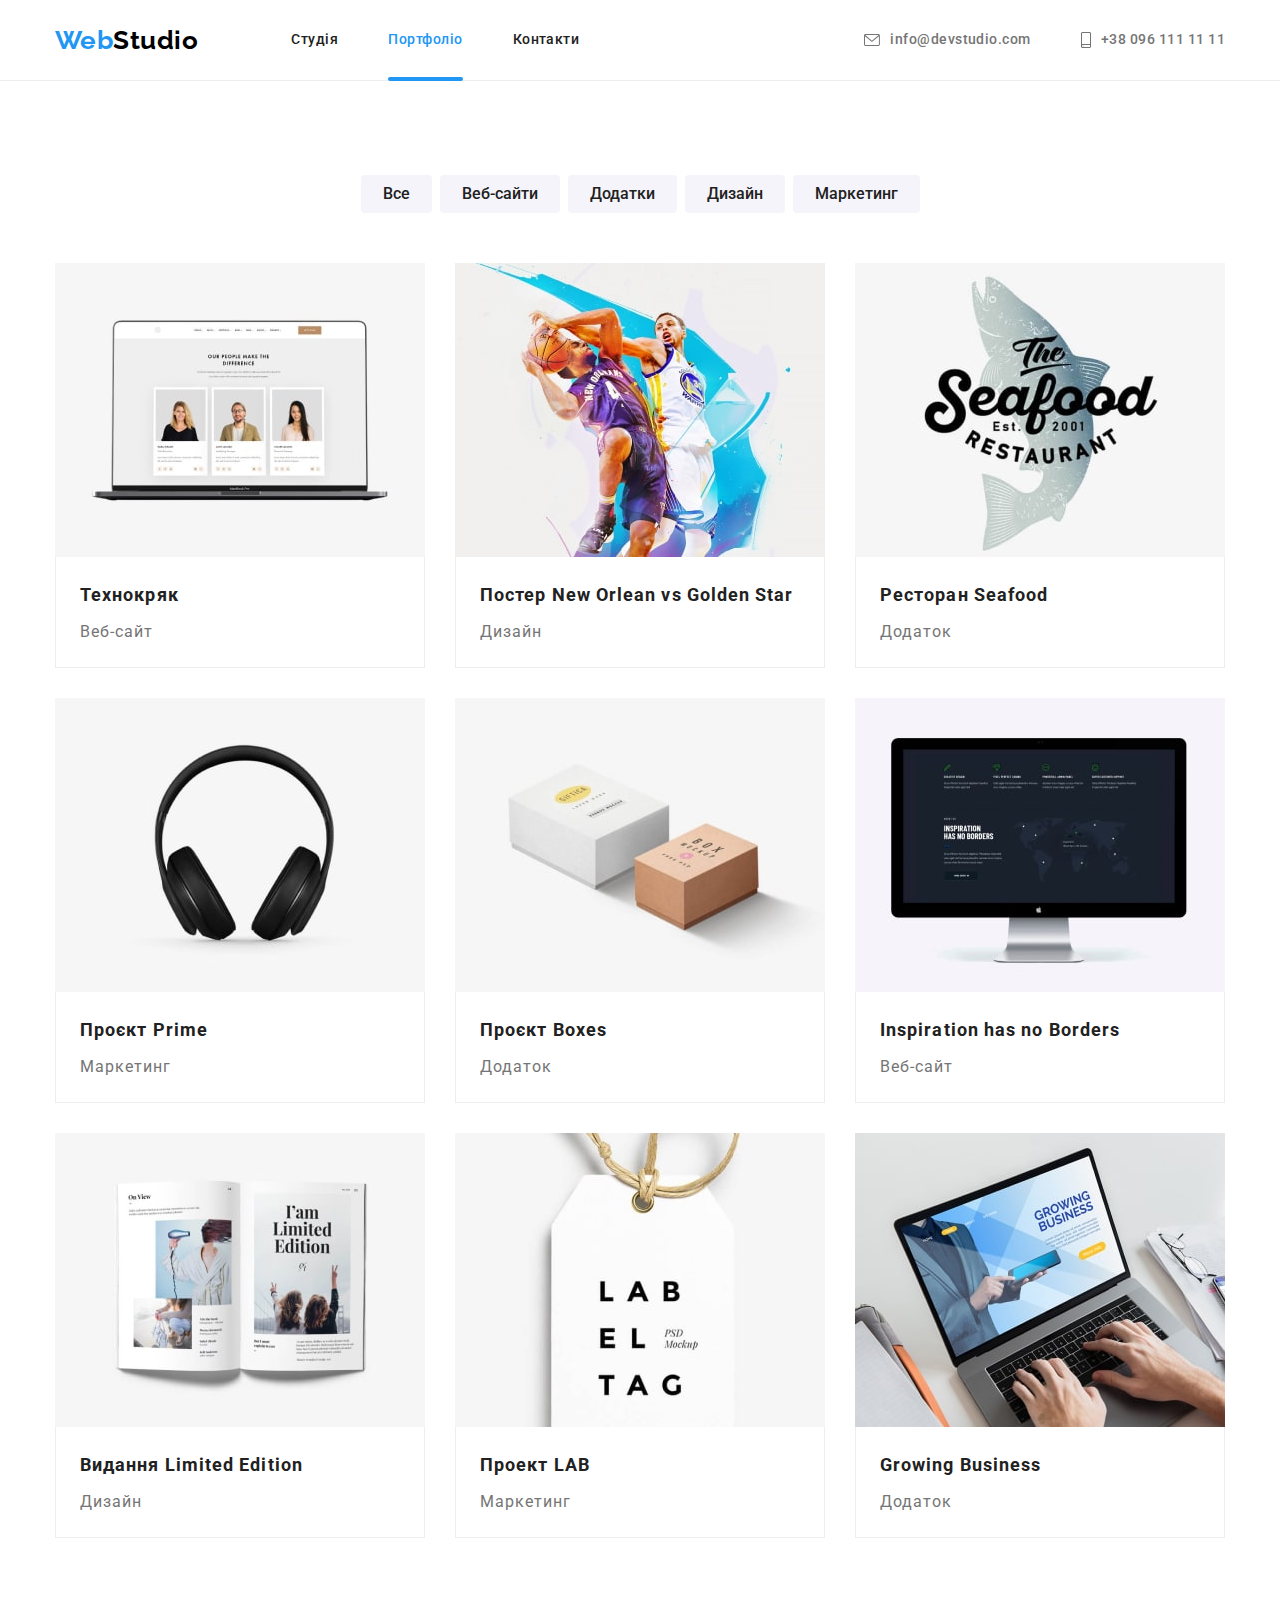
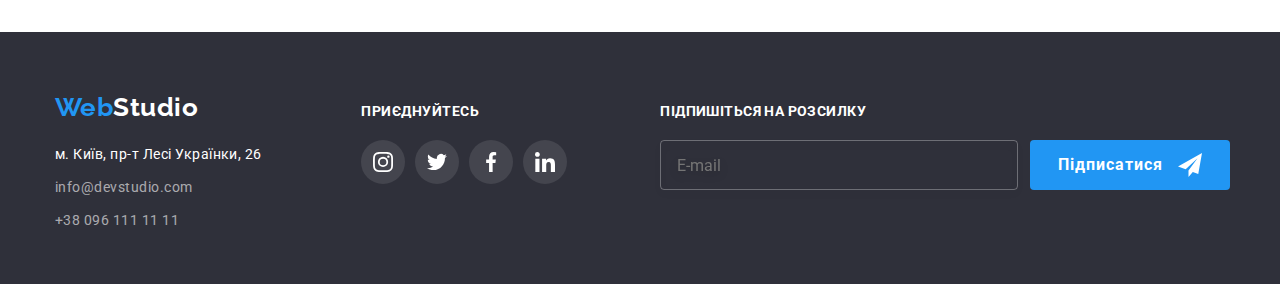
==== portfolio.html @ 12e79cae "rebuild css" ====
<!DOCTYPE html>
<html lang="uk">

<head>
    <meta charset="UTF-8">
    <meta http-equiv="X-UA-Compatible" content="IE=edge">
    <meta name="viewport" content="width=device-width, initial-scale=1.0">
    <title>Портфоліо</title>
    <link rel="stylesheet" href="https://cdnjs.cloudflare.com/ajax/libs/modern-normalize/1.1.0/modern-normalize.min.css">
    <link href="https://fonts.googleapis.com/css2?family=Raleway:wght@700&family=Roboto:wght@400;500;700;900&display=swap"
        rel="stylesheet">
    <link rel="stylesheet" href="./css/styles.css">
    <link rel="stylesheet" href="./css/main.min.css">
</head>

<body>
<header>
    <div class="container header-container">
        <a lang="en" href="./index.html" class="logo">Web<span class="studio">Studio</span></a>
        <nav class="nav-part">
            <ul class="nav-list">
            <li class="list"><a href="./index.html" class="link">Студія</a></li>
            <li class="list"><a href="./portfolio.html" class="link current">Портфоліо</a></li>
            <li class="list"><a href="#" class="link">Контакти</a></li>
        </ul>
    </nav>

    <ul class="auth-part">
        <li class="list">
            <a class="link" href="mailto:info@devstudio.com">
                <svg class="auth-icon" width="16" height="12">
                    <use href="./images/symbol-defs-nav.svg#icon-envelope"></use>
                </svg>
                info@devstudio.com
            </a>
        </li>
    
        <li class="list">
            <a class="link" href="tel:+380961111111">
                <svg class="auth-icon" width="10" height="16">
                    <use href="./images/symbol-defs-nav.svg#icon-smartphone"></use>
                </svg>
                +38 096 111 11 11
            </a>
        </li>
    </ul>
    </div>

</header>

    <main>
        <section class="holder">
            <div class="container">
            <h1 hidden>Gallery</h1>
            <ul class="btn-list">
                <li class="list">
                    <button type="button"  class="button-portfolio ">Все</button>
                </li>
                <li class="list">
                    <button type="button" class="button-portfolio ">Веб-сайти</button>
                </li>
                <li class="list">
                    <button type="button" class="button-portfolio ">Додатки</button>
                </li>
                <li class="list">
                    <button type="button" class="button-portfolio ">Дизайн</button>
                </li>
                <li class="list"><button type="button" class="button-portfolio ">Маркетинг</button>
                </li>
            </ul>
          
            <ul class="box-list">
                <li class="list">
                   <a href="#" class="portfolio-link">
                    <div class="portfolio-hover-effect">
                        <img src="./images/point-1.jpg" alt="web-site" width ="370"  class="img-assortment">
                    <p class="portfolio-text-up">
                        Lorem ipsum dolor, sit amet consectetur adipisicing elit. Voluptatibus, atque in odit aspernatur inventore temporibus, ea, soluta eveniet tenetur eum sed excepturi sapiente. 
                    </p> 
                    </div>
                   
                    <div class="assortment-box">
                    <h2 class="section">Технокряк</h2>
                    <p class="under-section">Веб-сайт</p>
                    </div>
                </a>
                </li>
                <li class="list">
                    <a href="#" class="portfolio-link">
                        <div class="portfolio-hover-effect">
                    <img src="./images/point-2.jpg" alt="design" width ="370" class="img-assortment">
                    <p class="portfolio-text-up">
                        Lorem ipsum dolor, sit amet consectetur adipisicing elit. Voluptatibus, atque in odit aspernatur inventore
                        temporibus, ea, soluta eveniet tenetur eum sed excepturi sapiente.
                    </p>
                    </div>
                    <div class="assortment-box">
                    <h2 class="section"> Постер <span lang="en"> New Orlean vs Golden Star</span></h2>
                    <p class="under-section">Дизайн</p>
                    </div>
                </a>
                </li>
                <li class="list">
                    <a href="#" class="portfolio-link">
                        <div class="portfolio-hover-effect">
                        <img src="./images/point-3.jpg" alt="app" width ="370" class="img-assortment">
                    <p class="portfolio-text-up">
                        Lorem ipsum dolor, sit amet consectetur adipisicing elit. Voluptatibus, atque in odit aspernatur inventore
                        temporibus, ea, soluta eveniet tenetur eum sed excepturi sapiente.
                    </p>
                    </div>
                        <div class="assortment-box">
                    <h2 class="section">Ресторан <span lang="en"> Seafood</span></h2>
                    <p class="under-section">Додаток</p>
                    </div>
                </a>
                </li>
                <li class="list">
                   <a href="#" class="portfolio-link">
                    <div class="portfolio-hover-effect">
                    <img src="./images/point-4.jpg" alt="marketing" width ="370" class="img-assortment">
                <p class="portfolio-text-up">
                    Lorem ipsum dolor, sit amet consectetur adipisicing elit. Voluptatibus, atque in odit aspernatur inventore
                    temporibus, ea, soluta eveniet tenetur eum sed excepturi sapiente.
                </p>
                </div>
                    <div class="assortment-box">
                    <h2 class="section">Проєкт <span lang="en">Prime</span> </h2>
                    <p class="under-section">Маркетинг</p>
                    </div>
                </a>
                </li>
                <li class="list">
                   <a href="#" class="portfolio-link">
                    <div class="portfolio-hover-effect">
                    <img src="./images/point-5.jpg" alt="app-two" width ="370" class="img-assortment">
                <p class="portfolio-text-up">
                    Lorem ipsum dolor, sit amet consectetur adipisicing elit. Voluptatibus, atque in odit aspernatur inventore
                    temporibus, ea, soluta eveniet tenetur eum sed excepturi sapiente.
                </p>
                </div>
                    <div class="assortment-box">
                    <h2 class="section">Проєкт <span lang="en">Boxes</span> </h2>
                    <p class="under-section">Додаток</p>
                    </div>
                </a>
                </li>
                <li class="list">
                   <a href="#" class="portfolio-link">
                    <div class="portfolio-hover-effect">
                    <img src="./images/point-6.jpg" alt="web-two" width ="370" class="img-assortment">
                <p class="portfolio-text-up">
                    Lorem ipsum dolor, sit amet consectetur adipisicing elit. Voluptatibus, atque in odit aspernatur inventore
                    temporibus, ea, soluta eveniet tenetur eum sed excepturi sapiente.
                </p>
                </div>
                    <div class="assortment-box">
                    <h2 class="section" lang="en">Inspiration has no Borders</h2>
                    <p class="under-section">Веб-сайт</p>
                    </div>
                </a>
                </li>
                <li class="list">
                    <a href="#" class="portfolio-link">
                        <div class="portfolio-hover-effect">
                    <img src="./images/point-7.jpg" alt=" design-two" width ="370" class="img-assortment">
                <p class="portfolio-text-up">
                    Lorem ipsum dolor, sit amet consectetur adipisicing elit. Voluptatibus, atque in odit aspernatur inventore
                    temporibus, ea, soluta eveniet tenetur eum sed excepturi sapiente.
                </p>
                </div>
                    <div class="assortment-box">
                    <h2 class="section">Видання <span lang="en">Limited Edition</span> </h2>
                    <p class="under-section">Дизайн</p>
                    </div>
                </a>
                </li>
                <li class="list">
                    <a href="#" class="portfolio-link">
                        <div class="portfolio-hover-effect">
                    <img src="./images/point-8.jpg" alt="marketing-two" width ="370" class="img-assortment"> 
                <p class="portfolio-text-up">
                    Lorem ipsum dolor, sit amet consectetur adipisicing elit. Voluptatibus, atque in odit aspernatur inventore
                    temporibus, ea, soluta eveniet tenetur eum sed excepturi sapiente.
                </p>
                </div>
                    <div class="assortment-box">
                    <h2 class="section">Проект <span lang="en"> LAB</span></h2>
                    <p class="under-section">Маркетинг</p>
                    </div>
                </a>
                </li>
                <li class="list">
                    <a href="#" class="portfolio-link">
                        <div class="portfolio-hover-effect">
                    <img src="./images/point-9.jpg" alt="app-three" width ="370" class="img-assortment">
                <p class="portfolio-text-up">
                    Lorem ipsum dolor, sit amet consectetur adipisicing elit. Voluptatibus, atque in odit aspernatur inventore
                    temporibus, ea, soluta eveniet tenetur eum sed excepturi sapiente.
                </p>
                </div>
                    <div class="assortment-box">
                    <h2 class="section" lang="en">Growing Business</h2>
                    <p class="under-section">Додаток</p>
                    </div>
                </a>
                </li>
            </ul>
            </div>
        </section>
    </main>
   
 <footer>
        <div class="container footer-container">
            <div class="address-container">
         <a lang="en" href="./index.html" class="logo">Web<span class="logo-studio">Studio</span></a>
        <address>
            <ul class="footer-items">
                <li class="list"><a class="link-nav"
                        href="https://www.google.com.ua/maps/place/%D0%B1%D1%83%D0%BB%D1%8C%D0%B2%D0%B0%D1%80+%D0%9B%D0%B5%D1%81%D1%96+%D0%A3%D0%BA%D1%80%D0%B0%D1%97%D0%BD%D0%BA%D0%B8,+26,+%D0%9A%D0%B8%D1%97%D0%B2,+02000/@50.4265841,30.5361971,17z/data=!3m1!4b1!4m5!3m4!1s0x40d4cf0e033ecbe9:0x57a4dffefec77da0!8m2!3d50.4265807!4d30.5383858">м.
                        Київ, пр-т Лесі Українки, 26</a></li>
                <li class="list"><a class="link " href="mailto:info@devstudio.com">info@devstudio.com</a></li>
                <li class="list"><a class="link " href="tel:+380961111111">+38 096 111 11 11</a></li>
            </ul>
        </address>
        </div>

        <div class="footer-soc-container">
            <p class="footer-tittle">приєднуйтесь</p>
            <ul class="footer-soc list">
                <li class="footer-soc-item">
                    <a href="#" class="footer-soc-link link">
                        <svg class="footer-soc-icon" width="20" height="20">
                            <use href="./images/icons.svg#icon-instagram"></use>
                        </svg>
                    </a>
                </li>
                <li class="footer-soc-item">
                    <a href="#" class="footer-soc-link link">
                        <svg class="footer-soc-icon" width="20" height="20">
                            <use href="./images/icons.svg#icon-twitter"></use>
                        </svg>
                    </a>
                </li>
                <li class="footer-soc-item">
                    <a href="#" class="footer-soc-link link">
                        <svg class="footer-soc-icon" width="20" height="20">
                            <use href="./images/icons.svg#icon-facebook"></use>
                        </svg>
                    </a>
                </li>
                <li class="footer-soc-item">
                    <a href="#" class="footer-soc-link link">
                        <svg class="footer-soc-icon" width="20" height="20">
                            <use href="./images/icons.svg#icon-linkedin"></use>
                        </svg>
                    </a>
                </li>
            </ul>
        </div>

        <div class="subscribe">   
         
            <p class="form-tittle">Підпишіться на розсилку</p>
           <form class="online-form">
         
          <div class="footer-form">
           <input 
           type="email" 
           class="form-input" 
           name="name-online" 
           placeholder="E-mail"
           id="name-online">
           <button type="submit" class="btn form-button">Підписатися
               <svg class="subscribe-icon" width="24" height="24">
                   <use href="./images/icons.svg#icon-icon-send-1"></use>
               </svg>
           </button>
           </div>
          </form>
          </div>

        </div>
    
    </footer>
</body>

</html>
---- css/styles.css ----
/* logo */



/* Header */
/*  */



/* hero */

/* section */



/* .team-tittle{


/*________________ ragular-customers___________________________ */



/* footer */


/*_______________________ Modal window _________________________*/

/* _________________________portfolio__________________________________*/
---- css/main.min.css ----
:root{--primary-text-color:#2F303A;--tittle-text-color:#212121;--general-text-color:#757575;--accent-color:#2196F3;--primary-bg-color:#F5F5F5;--secondary-bg-color:#F5F4FA;--white-color:#FFFFFF;--footer-text-color:rgba(255, 255, 255, 0.6);--secondary-button-colar:#188CE8;--logo-dark-color:#000000;--border-color:#EEEEEE;--icon-color: #AFB1B8 }.visually-hidden{position:absolute;white-space:nowrap;width:1px;height:1px;overflow:hidden;border:0;padding:0;clip:rect(0 0 0 0);clip-path:inset(50%);margin:-1px}p,h1,h2,h3,h4,h5,h6{margin:0}ul{margin:0;padding-left:0}body{font-family:Roboto,sans-serif;color:var(--general-text-color);background-color:var(--white-color);letter-spacing:.03em}img{display:block;max-width:100%;height:auto}a{text-decoration:none}.link{text-decoration:none}.list{list-style:none}.btn{background-color:var(--accent-color);border:0;border-color:var(--accent-color);border-radius:4px}.container{width:1200px;padding-right:15px;padding-left:15px;margin:0 auto}.studio{color:var(--logo-dark-color)}.logo{color:var(--accent-color);text-decoration:none;font-family:"Raleway",sans-serif;font-weight:700;font-size:26px;line-height:1.19;margin-right:93px;padding-top:24px;padding-bottom:24px}header{background-color:var(--white-color);border-bottom:1px solid var(--border-color)}.header-container{display:flex;align-items:center}.nav-part .link{color:var(--tittle-text-color);transition:color 250ms cubic-bezier(0.4, 0, 0.2, 1)}.nav-part .link:hover,.nav-part .link:focus{color:var(--accent-color)}.nav-list{display:flex;font-weight:500;font-size:14px;line-height:1.14}.nav-list .list:not(:last-child){margin-right:50px}.nav-list .link,.auth-part .link{display:block;padding-top:32px;padding-bottom:32px}.nav-list .link.current{color:var(--accent-color);position:relative}.link.current::after{display:block;content:"";position:absolute;left:0;bottom:-1px;width:100%;height:4px;background-color:#2196f3;border-radius:2px}.auth-part{display:flex;margin-left:auto;align-items:center}.auth-part .list{margin-left:50px;display:flex;align-items:center}.auth-part .link{color:var(--general-text-color);font-weight:500;font-size:14px;line-height:1.14;display:flex;align-items:center;transition:color 250ms cubic-bezier(0.4, 0, 0.2, 1)}.auth-part .link:hover,.auth-part .link:focus{color:var(--accent-color)}.auth-icon{margin-right:10px;fill:currentColor}.hero{background-color:var(--primary-text-color);text-align:center;padding-top:200px;padding-bottom:200px;margin:auto auto;max-width:1600px;height:600px;background-image:linear-gradient(rgba(47, 48, 58, 0.4), rgba(47, 48, 58, 0.4)),url(../images/hero-bg.jpg);background-repeat:no-repeat;background-size:cover;background-position:50% 50%}.hero .button{padding:10px 32px;width:216px;border:var(--accent-color);border-radius:4px;background-color:var(--accent-color);border:0;border-color:var(--accent-color);font-weight:500;font-size:16px;line-height:1.8;transition:background-color 250ms cubic-bezier(0.4, 0, 0.2, 1)}.hero .button:hover,.hero .button:focus{background-color:var(--secondary-button-colar)}.hero-tittle{color:var(--white-color);font-weight:900;font-size:44px;line-height:1.4;letter-spacing:.06em;text-transform:uppercase;width:730px;padding-bottom:0;margin:0 auto;margin-bottom:30px}.section-tittle{color:var(--tittle-text-color);font-weight:700;font-size:14px;line-height:1.14;text-transform:uppercase}.section-features,.section-special{background:var(--white-color)}.section-features{padding-top:94px;padding-bottom:94px}.features{display:flex}.features .section-tittle{margin-bottom:10px}.features .text{color:var(--general-text-color);font-size:14px;line-height:1.71}.features .list:not(:last-child){margin-right:30px}.icon-bg{width:270px;height:120px;background:#f5f4fa;border-radius:4px;margin-bottom:30px;display:flex;justify-content:center;align-items:center}.features-box{width:270px}.section-tittle-special{color:var(--tittle-text-color);font-weight:700;font-size:36px;line-height:1.17;text-align:center;margin-bottom:50px}.section-special{padding-bottom:94px}.section-special .list{display:flex;gap:30px}.speciality-item{position:relative}.speciality-name{position:absolute;bottom:0;left:0;display:flex;justify-content:center;padding-top:27px;padding-bottom:27px;font-weight:700;font-size:14px;line-height:1.14;text-transform:uppercase;color:var(--white-color);background-color:rgba(47,48,58,.8);width:100%;height:70}.team-tittle{color:var(--tittle-text-color);font-weight:700;font-size:36px;line-height:1.17;text-align:center;margin-bottom:50px}.team-name{color:var(--tittle-text-color);font-weight:500;font-size:16px;line-height:1.19;text-align:center;margin-bottom:10px}.team{background-color:var(--secondary-bg-color);padding-top:94px;padding-bottom:94px}.team .member{display:flex;column-gap:30px}.team .team-profession{color:var(--general-text-color);text-align:center;line-height:1.19;margin-bottom:16px}.team-item{box-shadow:0px 1px 3px rgba(0,0,0,.12),0px 1px 1px rgba(0,0,0,.14),0px 2px 1px rgba(0,0,0,.2)}.team-box{padding:30px 32px;background-color:var(--white-color)}.team-soc{gap:10px;display:flex;justify-content:center}.team-soc-icon{fill:var(--icon-color)}.team-soc-link:hover .team-soc-icon,.team-soc-link:focus .team-soc-icon{fill:var(--white-color)}.team-soc-link{width:44px;height:44px;border-radius:50%;background-color:var(--white-color);display:flex;justify-content:center;align-items:center;transition:background-color 250ms cubic-bezier(0.4, 0, 0.2, 1),fill 250ms cubic-bezier(0.4, 0, 0.2, 1)}.team-soc-link:hover,.team-soc-link:focus{background-color:var(--accent-color)}.regular-customers{padding:94px 0;background-color:var(--white-color)}.custom-tittle{font-weight:700;font-size:36px;line-height:1.16;margin-bottom:50px;text-align:center;color:var(--tittle-text-color)}.customers{display:flex;gap:30px}.rag-soc-link{display:flex;justify-content:center;align-items:center;width:170px;height:92px;border:1px solid var(--icon-color);border-radius:4px;transition:border-color 250ms cubic-bezier(0.4, 0, 0.2, 1)}.rag-soc-link:hover,.rag-soc-link:focus{border-color:var(--accent-color)}.rag-soc-icon{fill:var(--icon-color);transition:fill 250ms cubic-bezier(0.4, 0, 0.2, 1)}.rag-soc-link:hover .rag-soc-icon,.rag-soc-link:focus .rag-soc-icon{fill:var(--accent-color)}footer{background-color:var(--primary-text-color);padding:60px 0}.logo-studio{color:var(--white-color)}.address-container .logo{padding:0;margin-bottom:20px}.footer-container{display:flex;align-items:baseline}address{display:block;font-style:normal;margin-top:20px;width:231px;height:81px}.footer-items .list:not(:last-child){margin-bottom:9px}.footer-items .link:hover,.footer-items .link:focus{color:var(--accent-color)}.footer-items .link-nav:hover,.footer-items .link-nav:focus{color:var(--accent-color)}.footer-items .link-nav{color:var(--white-color);font-size:14px;line-height:1.71;text-decoration:none;transition:color 250ms cubic-bezier(0.4, 0, 0.2, 1)}.footer-items .link{color:var(--footer-text-color);font-size:14px;line-height:1.71;transition:color 250ms cubic-bezier(0.4, 0, 0.2, 1)}.footer-soc-container{margin-left:70px}.footer-soc{display:flex;gap:10px}.footer-soc-link{width:44px;height:44px;border-radius:50%;background-color:rgba(255,255,255,.1);display:flex;justify-content:center;align-items:center;transition:background-color 250ms cubic-bezier(0.4, 0, 0.2, 1)}.footer-soc-link:hover,.footer-soc-link:focus{background-color:var(--accent-color)}.footer-soc-icon{fill:var(--white-color)}.footer-tittle{text-transform:uppercase;font-weight:700;font-size:14px;line-height:1.14;color:var(--white-color);margin-bottom:20px}.subscribe{margin-left:93px}.subscribe-icon{position:absolute;top:13px;right:28px}.footer-form{display:flex}.form-tittle{font-weight:700;font-size:14px;line-height:1.14;letter-spacing:.03em;text-transform:uppercase;color:var(--white-color);margin-bottom:20px}.form-input{width:358px;height:50px;background-color:rgba(0,0,0,0);outline:none;border:1px solid rgba(255,255,255,.3);filter:drop-shadow(0px 4px 4px rgba(0, 0, 0, 0.15));border-radius:4px;padding-left:16px;padding-top:15px;padding-bottom:15px;color:rgba(255,255,255,.6);font-size:16px;line-height:1.25}.form-button{position:relative;display:flex;align-items:center;text-align:center;width:200px;height:50px;margin:0 0 0 12px;padding-left:28px;padding-top:10px;padding-bottom:10px;font-weight:700;font-size:16px;line-height:1.87;letter-spacing:.06em;cursor:pointer;color:var(--white-color);transition:background-color 250ms cubic-bezier(0.4, 0, 0.2, 1)}.form-button:hover,.form-button:focus{background-color:var(--secondary-button-colar)}.button{font-family:inherit;color:var(--white-color);cursor:pointer}.backdrop{position:fixed;top:0;left:0;width:100%;height:100%;background-color:rgba(0,0,0,.2);transition:opacity 250ms cubic-bezier(0.4, 0, 0.2, 1),visibility 250ms cubic-bezier(0.4, 0, 0.2, 1)}.backdrop.is-hidden{opacity:0;visibility:hidden;pointer-events:none}.backdrop.is-hidden .modal{transform:translate(-50%, -50%) scale(0)}.modal{position:absolute;top:50%;left:50%;transform:translate(-50%, -50%);width:528px;min-height:581px;background-color:var(--white-color);box-shadow:0px 1px 3px rgba(0,0,0,.12),0px 1px 1px rgba(0,0,0,.14),0px 2px 1px rgba(0,0,0,.2);border-radius:4px;transform:translate(-50%, -50%) scale(1);transition:transform 300ms cubic-bezier(0.4, 0, 0.2, 1);padding:40px}.modal-field:nth-child(-n+3){margin-bottom:10px}.area{margin-bottom:20px}.check{margin-bottom:30px}.modal-tittle{text-align:center;font-weight:700;font-size:20px;line-height:1.15;color:var(--tittle-text-color);margin-bottom:12px}.modal-label{display:block;margin-bottom:4px;font-size:12px;line-height:1.16;letter-spacing:.01em;color:var(--general-text-color)}.modal-input{width:100%;height:40px;border:1px solid rgba(33,33,33,.2);border-radius:4px;padding-left:42px;padding-top:12px;padding-bottom:12px;outline:none;transition:border-color 250ms cubic-bezier(0.4, 0, 0.2, 1)}.modal-input:focus{border-color:var(--accent-color)}.input-wrap{position:relative}.input-icon{position:absolute;top:50%;left:12px;transform:translateY(-50%);transition:fill 250ms cubic-bezier(0.4, 0, 0.2, 1)}.modal-input:focus+.input-icon{fill:var(--accent-color)}.modal-text{width:100%;height:120px;border:1px solid rgba(33,33,33,.2);border-radius:4px;outline:none;resize:none;padding:12px 16px;transition:border-color 250ms cubic-bezier(0.4, 0, 0.2, 1)}.modal-text:focus{border-color:var(--accent-color)}.modal-text::placeholder{font-size:12px;line-height:1.16;letter-spacing:.01em;color:rgba(117,117,117,.5)}.check-text{display:flex;justify-content:center;align-items:center;font-size:14px;line-height:1.7;letter-spacing:.03em;color:#757575}.check-text span{display:flex;align-items:center;justify-content:center;width:16px;height:15px;border:2px solid var(--tittle-text-color);border-radius:2px;margin-right:8px}.modal-check:checked+.check-text span{background-color:var(--accent-color);border:none}.check-icon{fill:rgba(0,0,0,0)}.modal-check:checked+.check-text .check-icon{fill:var(--white-color)}.condition{color:var(--accent-color);text-decoration:underline;font-size:14px;line-height:1.7;letter-spacing:.03em}.push{display:flex;justify-content:center;text-align:center;margin:0 auto;padding:0;width:200px;height:50px;padding:10px 52px;background:#2196f3;box-shadow:0px 4px 4px rgba(0,0,0,.15);border-radius:4px;border:none;font-weight:700;font-size:16px;line-height:1.87;letter-spacing:.06em;align-items:center;color:var(--white-color);cursor:pointer;transition:background-color 250ms cubic-bezier(0.4, 0, 0.2, 1)}.push:hover,.push:focus{background-color:var(--secondary-button-colar)}.modal-close{position:absolute;top:8px;right:8px;width:30px;height:30px;border:1px solid rgba(0,0,0,.1);background-color:var(--white-color);border-radius:50%}.close-icon{display:flex;justify-content:center;align-items:center}.header{background-color:var(--white-color)}main{background-color:var(--white-color)}.box-list{display:flex;flex-wrap:wrap;gap:30px}.box-list .section{margin-bottom:4px}.assortment-box{border:1px solid var(--border-color);border-top:0;padding:20px 24px}.under-section{color:var(--general-text-color);font-size:16px;line-height:1.88;letter-spacing:.06em}.btn-list{display:flex;margin-bottom:50px;justify-content:center;gap:8px}.button-portfolio{padding:6px 22px;transition:box-shadow 250ms cubic-bezier(0.4, 0, 0.2, 1)}.button-portfolio:hover,.button-portfolio:focus{box-shadow:0px 4px 4px rgba(0,0,0,.25)}.holder{padding-top:94px;padding-bottom:94px}.holder .section{color:var(--tittle-text-color);font-weight:700;font-size:18px;line-height:2;letter-spacing:.06em}.holder .button-portfolio{font-family:inherit;color:var(--tittle-text-color);background-color:var(--secondary-bg-color);border:0;border-radius:4px;font-weight:500;font-size:16px;line-height:1.62;transition:background-color 250ms cubic-bezier(0.4, 0, 0.2, 1),color 250ms cubic-bezier(0.4, 0, 0.2, 1),box-shadow 250ms cubic-bezier(0.4, 0, 0.2, 1)}.holder .button-portfolio:hover,.holder .button-portfolio:focus{background-color:var(--accent-color);color:var(--white-color)}.portfolio-text-up{position:absolute;top:0;left:0;height:101%;padding:63px 24px;font-size:18px;line-height:1.5;letter-spacing:.03em;color:var(--white-color);background-color:rgba(33,150,243,.9);transform:translateY(100%);transition:transform 250ms cubic-bezier(0.4, 0, 0.2, 1)}.portfolio-link:hover .portfolio-text-up,.portfolio-link:focus .portfolio-text-up{transform:translateY(0%)}.portfolio-hover-effect{position:relative;overflow:hidden}.portfolio-link{display:block;transition:box-shadow 250ms cubic-bezier(0.4, 0, 0.2, 1)}.portfolio-link:hover,.portfolio-link:focus{box-shadow:0px 4px 4px rgba(0,0,0,.25)}/*# sourceMappingURL=main.min.css.map */
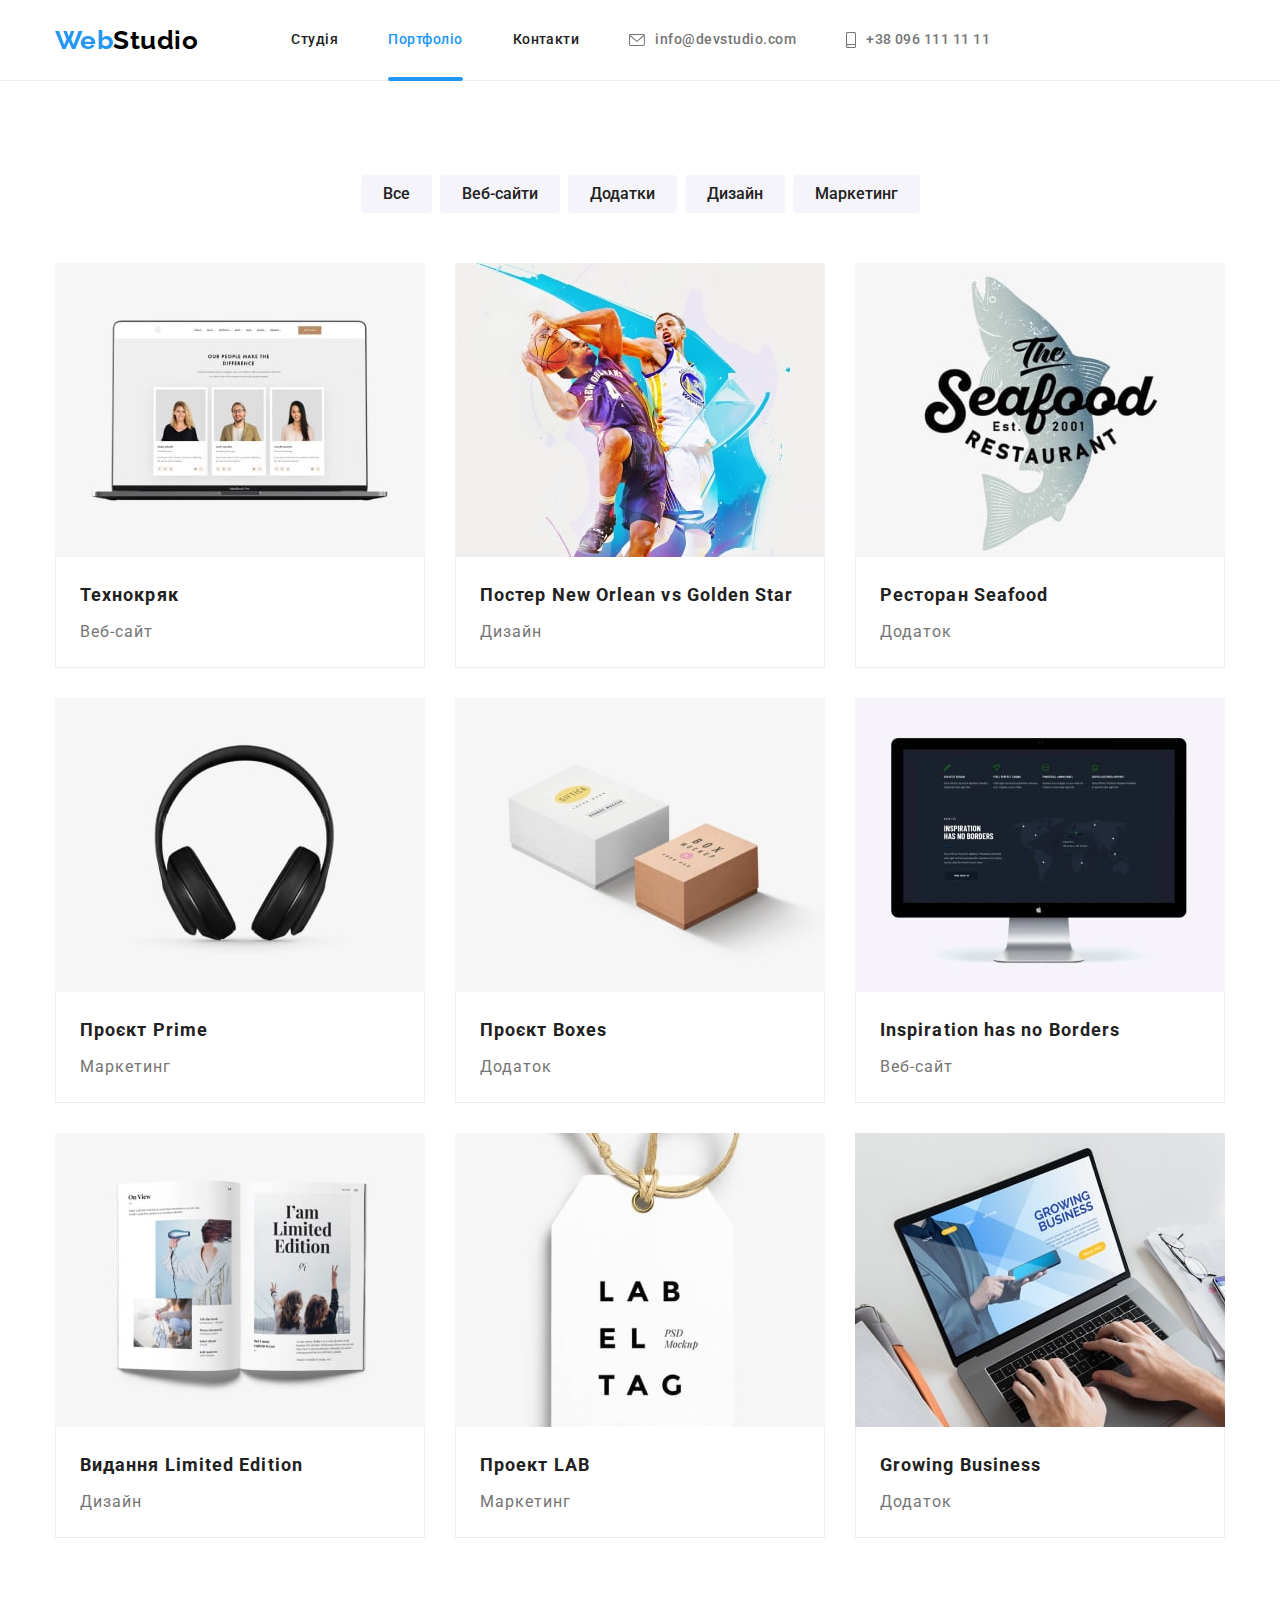
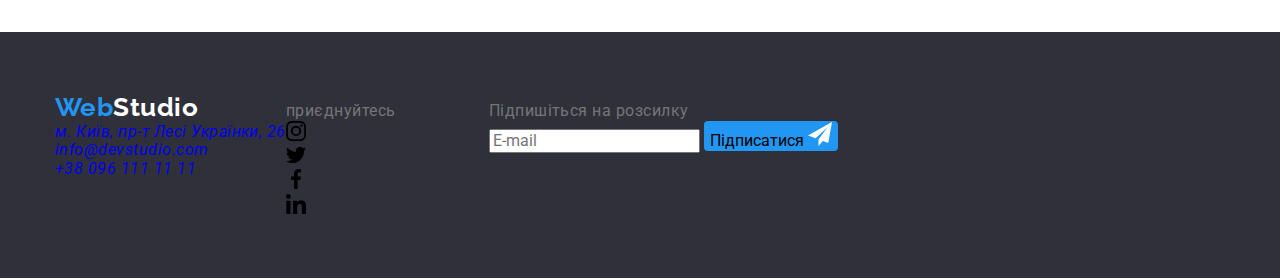
==== commit 2a4149f4: "BEM" ====
--- a/portfolio.html
+++ b/portfolio.html
@@ -14,14 +14,14 @@
 </head>
 
 <body>
-<header>
+<header class="header">
     <div class="container header-container">
-        <a lang="en" href="./index.html" class="logo">Web<span class="studio">Studio</span></a>
-        <nav class="nav-part">
-            <ul class="nav-list">
-            <li class="list"><a href="./index.html" class="link">Студія</a></li>
-            <li class="list"><a href="./portfolio.html" class="link current">Портфоліо</a></li>
-            <li class="list"><a href="#" class="link">Контакти</a></li>
+        <a lang="en" href="./index.html" class="logo header__logo">Web<span class="studio">Studio</span></a>
+        <nav class="navigation">
+            <ul class="navigation__nav-list">
+                <li class="navigation__list list"><a href="./index.html" class="navigation__link link">Студія</a></li>
+            <li class="navigation__list list"><a href="./portfolio.html" class="navigation__link link current">Портфоліо</a></li>
+            <li class="navigation__list list"><a href="#" class="navigation__link link">Контакти</a></li>
         </ul>
     </nav>
 
--- a/css/main.min.css
+++ b/css/main.min.css
@@ -1 +1 @@
-:root{--primary-text-color:#2F303A;--tittle-text-color:#212121;--general-text-color:#757575;--accent-color:#2196F3;--primary-bg-color:#F5F5F5;--secondary-bg-color:#F5F4FA;--white-color:#FFFFFF;--footer-text-color:rgba(255, 255, 255, 0.6);--secondary-button-colar:#188CE8;--logo-dark-color:#000000;--border-color:#EEEEEE;--icon-color: #AFB1B8 }.visually-hidden{position:absolute;white-space:nowrap;width:1px;height:1px;overflow:hidden;border:0;padding:0;clip:rect(0 0 0 0);clip-path:inset(50%);margin:-1px}p,h1,h2,h3,h4,h5,h6{margin:0}ul{margin:0;padding-left:0}body{font-family:Roboto,sans-serif;color:var(--general-text-color);background-color:var(--white-color);letter-spacing:.03em}img{display:block;max-width:100%;height:auto}a{text-decoration:none}.link{text-decoration:none}.list{list-style:none}.btn{background-color:var(--accent-color);border:0;border-color:var(--accent-color);border-radius:4px}.container{width:1200px;padding-right:15px;padding-left:15px;margin:0 auto}.studio{color:var(--logo-dark-color)}.logo{color:var(--accent-color);text-decoration:none;font-family:"Raleway",sans-serif;font-weight:700;font-size:26px;line-height:1.19;margin-right:93px;padding-top:24px;padding-bottom:24px}header{background-color:var(--white-color);border-bottom:1px solid var(--border-color)}.header-container{display:flex;align-items:center}.nav-part .link{color:var(--tittle-text-color);transition:color 250ms cubic-bezier(0.4, 0, 0.2, 1)}.nav-part .link:hover,.nav-part .link:focus{color:var(--accent-color)}.nav-list{display:flex;font-weight:500;font-size:14px;line-height:1.14}.nav-list .list:not(:last-child){margin-right:50px}.nav-list .link,.auth-part .link{display:block;padding-top:32px;padding-bottom:32px}.nav-list .link.current{color:var(--accent-color);position:relative}.link.current::after{display:block;content:"";position:absolute;left:0;bottom:-1px;width:100%;height:4px;background-color:#2196f3;border-radius:2px}.auth-part{display:flex;margin-left:auto;align-items:center}.auth-part .list{margin-left:50px;display:flex;align-items:center}.auth-part .link{color:var(--general-text-color);font-weight:500;font-size:14px;line-height:1.14;display:flex;align-items:center;transition:color 250ms cubic-bezier(0.4, 0, 0.2, 1)}.auth-part .link:hover,.auth-part .link:focus{color:var(--accent-color)}.auth-icon{margin-right:10px;fill:currentColor}.hero{background-color:var(--primary-text-color);text-align:center;padding-top:200px;padding-bottom:200px;margin:auto auto;max-width:1600px;height:600px;background-image:linear-gradient(rgba(47, 48, 58, 0.4), rgba(47, 48, 58, 0.4)),url(../images/hero-bg.jpg);background-repeat:no-repeat;background-size:cover;background-position:50% 50%}.hero .button{padding:10px 32px;width:216px;border:var(--accent-color);border-radius:4px;background-color:var(--accent-color);border:0;border-color:var(--accent-color);font-weight:500;font-size:16px;line-height:1.8;transition:background-color 250ms cubic-bezier(0.4, 0, 0.2, 1)}.hero .button:hover,.hero .button:focus{background-color:var(--secondary-button-colar)}.hero-tittle{color:var(--white-color);font-weight:900;font-size:44px;line-height:1.4;letter-spacing:.06em;text-transform:uppercase;width:730px;padding-bottom:0;margin:0 auto;margin-bottom:30px}.section-tittle{color:var(--tittle-text-color);font-weight:700;font-size:14px;line-height:1.14;text-transform:uppercase}.section-features,.section-special{background:var(--white-color)}.section-features{padding-top:94px;padding-bottom:94px}.features{display:flex}.features .section-tittle{margin-bottom:10px}.features .text{color:var(--general-text-color);font-size:14px;line-height:1.71}.features .list:not(:last-child){margin-right:30px}.icon-bg{width:270px;height:120px;background:#f5f4fa;border-radius:4px;margin-bottom:30px;display:flex;justify-content:center;align-items:center}.features-box{width:270px}.section-tittle-special{color:var(--tittle-text-color);font-weight:700;font-size:36px;line-height:1.17;text-align:center;margin-bottom:50px}.section-special{padding-bottom:94px}.section-special .list{display:flex;gap:30px}.speciality-item{position:relative}.speciality-name{position:absolute;bottom:0;left:0;display:flex;justify-content:center;padding-top:27px;padding-bottom:27px;font-weight:700;font-size:14px;line-height:1.14;text-transform:uppercase;color:var(--white-color);background-color:rgba(47,48,58,.8);width:100%;height:70}.team-tittle{color:var(--tittle-text-color);font-weight:700;font-size:36px;line-height:1.17;text-align:center;margin-bottom:50px}.team-name{color:var(--tittle-text-color);font-weight:500;font-size:16px;line-height:1.19;text-align:center;margin-bottom:10px}.team{background-color:var(--secondary-bg-color);padding-top:94px;padding-bottom:94px}.team .member{display:flex;column-gap:30px}.team .team-profession{color:var(--general-text-color);text-align:center;line-height:1.19;margin-bottom:16px}.team-item{box-shadow:0px 1px 3px rgba(0,0,0,.12),0px 1px 1px rgba(0,0,0,.14),0px 2px 1px rgba(0,0,0,.2)}.team-box{padding:30px 32px;background-color:var(--white-color)}.team-soc{gap:10px;display:flex;justify-content:center}.team-soc-icon{fill:var(--icon-color)}.team-soc-link:hover .team-soc-icon,.team-soc-link:focus .team-soc-icon{fill:var(--white-color)}.team-soc-link{width:44px;height:44px;border-radius:50%;background-color:var(--white-color);display:flex;justify-content:center;align-items:center;transition:background-color 250ms cubic-bezier(0.4, 0, 0.2, 1),fill 250ms cubic-bezier(0.4, 0, 0.2, 1)}.team-soc-link:hover,.team-soc-link:focus{background-color:var(--accent-color)}.regular-customers{padding:94px 0;background-color:var(--white-color)}.custom-tittle{font-weight:700;font-size:36px;line-height:1.16;margin-bottom:50px;text-align:center;color:var(--tittle-text-color)}.customers{display:flex;gap:30px}.rag-soc-link{display:flex;justify-content:center;align-items:center;width:170px;height:92px;border:1px solid var(--icon-color);border-radius:4px;transition:border-color 250ms cubic-bezier(0.4, 0, 0.2, 1)}.rag-soc-link:hover,.rag-soc-link:focus{border-color:var(--accent-color)}.rag-soc-icon{fill:var(--icon-color);transition:fill 250ms cubic-bezier(0.4, 0, 0.2, 1)}.rag-soc-link:hover .rag-soc-icon,.rag-soc-link:focus .rag-soc-icon{fill:var(--accent-color)}footer{background-color:var(--primary-text-color);padding:60px 0}.logo-studio{color:var(--white-color)}.address-container .logo{padding:0;margin-bottom:20px}.footer-container{display:flex;align-items:baseline}address{display:block;font-style:normal;margin-top:20px;width:231px;height:81px}.footer-items .list:not(:last-child){margin-bottom:9px}.footer-items .link:hover,.footer-items .link:focus{color:var(--accent-color)}.footer-items .link-nav:hover,.footer-items .link-nav:focus{color:var(--accent-color)}.footer-items .link-nav{color:var(--white-color);font-size:14px;line-height:1.71;text-decoration:none;transition:color 250ms cubic-bezier(0.4, 0, 0.2, 1)}.footer-items .link{color:var(--footer-text-color);font-size:14px;line-height:1.71;transition:color 250ms cubic-bezier(0.4, 0, 0.2, 1)}.footer-soc-container{margin-left:70px}.footer-soc{display:flex;gap:10px}.footer-soc-link{width:44px;height:44px;border-radius:50%;background-color:rgba(255,255,255,.1);display:flex;justify-content:center;align-items:center;transition:background-color 250ms cubic-bezier(0.4, 0, 0.2, 1)}.footer-soc-link:hover,.footer-soc-link:focus{background-color:var(--accent-color)}.footer-soc-icon{fill:var(--white-color)}.footer-tittle{text-transform:uppercase;font-weight:700;font-size:14px;line-height:1.14;color:var(--white-color);margin-bottom:20px}.subscribe{margin-left:93px}.subscribe-icon{position:absolute;top:13px;right:28px}.footer-form{display:flex}.form-tittle{font-weight:700;font-size:14px;line-height:1.14;letter-spacing:.03em;text-transform:uppercase;color:var(--white-color);margin-bottom:20px}.form-input{width:358px;height:50px;background-color:rgba(0,0,0,0);outline:none;border:1px solid rgba(255,255,255,.3);filter:drop-shadow(0px 4px 4px rgba(0, 0, 0, 0.15));border-radius:4px;padding-left:16px;padding-top:15px;padding-bottom:15px;color:rgba(255,255,255,.6);font-size:16px;line-height:1.25}.form-button{position:relative;display:flex;align-items:center;text-align:center;width:200px;height:50px;margin:0 0 0 12px;padding-left:28px;padding-top:10px;padding-bottom:10px;font-weight:700;font-size:16px;line-height:1.87;letter-spacing:.06em;cursor:pointer;color:var(--white-color);transition:background-color 250ms cubic-bezier(0.4, 0, 0.2, 1)}.form-button:hover,.form-button:focus{background-color:var(--secondary-button-colar)}.button{font-family:inherit;color:var(--white-color);cursor:pointer}.backdrop{position:fixed;top:0;left:0;width:100%;height:100%;background-color:rgba(0,0,0,.2);transition:opacity 250ms cubic-bezier(0.4, 0, 0.2, 1),visibility 250ms cubic-bezier(0.4, 0, 0.2, 1)}.backdrop.is-hidden{opacity:0;visibility:hidden;pointer-events:none}.backdrop.is-hidden .modal{transform:translate(-50%, -50%) scale(0)}.modal{position:absolute;top:50%;left:50%;transform:translate(-50%, -50%);width:528px;min-height:581px;background-color:var(--white-color);box-shadow:0px 1px 3px rgba(0,0,0,.12),0px 1px 1px rgba(0,0,0,.14),0px 2px 1px rgba(0,0,0,.2);border-radius:4px;transform:translate(-50%, -50%) scale(1);transition:transform 300ms cubic-bezier(0.4, 0, 0.2, 1);padding:40px}.modal-field:nth-child(-n+3){margin-bottom:10px}.area{margin-bottom:20px}.check{margin-bottom:30px}.modal-tittle{text-align:center;font-weight:700;font-size:20px;line-height:1.15;color:var(--tittle-text-color);margin-bottom:12px}.modal-label{display:block;margin-bottom:4px;font-size:12px;line-height:1.16;letter-spacing:.01em;color:var(--general-text-color)}.modal-input{width:100%;height:40px;border:1px solid rgba(33,33,33,.2);border-radius:4px;padding-left:42px;padding-top:12px;padding-bottom:12px;outline:none;transition:border-color 250ms cubic-bezier(0.4, 0, 0.2, 1)}.modal-input:focus{border-color:var(--accent-color)}.input-wrap{position:relative}.input-icon{position:absolute;top:50%;left:12px;transform:translateY(-50%);transition:fill 250ms cubic-bezier(0.4, 0, 0.2, 1)}.modal-input:focus+.input-icon{fill:var(--accent-color)}.modal-text{width:100%;height:120px;border:1px solid rgba(33,33,33,.2);border-radius:4px;outline:none;resize:none;padding:12px 16px;transition:border-color 250ms cubic-bezier(0.4, 0, 0.2, 1)}.modal-text:focus{border-color:var(--accent-color)}.modal-text::placeholder{font-size:12px;line-height:1.16;letter-spacing:.01em;color:rgba(117,117,117,.5)}.check-text{display:flex;justify-content:center;align-items:center;font-size:14px;line-height:1.7;letter-spacing:.03em;color:#757575}.check-text span{display:flex;align-items:center;justify-content:center;width:16px;height:15px;border:2px solid var(--tittle-text-color);border-radius:2px;margin-right:8px}.modal-check:checked+.check-text span{background-color:var(--accent-color);border:none}.check-icon{fill:rgba(0,0,0,0)}.modal-check:checked+.check-text .check-icon{fill:var(--white-color)}.condition{color:var(--accent-color);text-decoration:underline;font-size:14px;line-height:1.7;letter-spacing:.03em}.push{display:flex;justify-content:center;text-align:center;margin:0 auto;padding:0;width:200px;height:50px;padding:10px 52px;background:#2196f3;box-shadow:0px 4px 4px rgba(0,0,0,.15);border-radius:4px;border:none;font-weight:700;font-size:16px;line-height:1.87;letter-spacing:.06em;align-items:center;color:var(--white-color);cursor:pointer;transition:background-color 250ms cubic-bezier(0.4, 0, 0.2, 1)}.push:hover,.push:focus{background-color:var(--secondary-button-colar)}.modal-close{position:absolute;top:8px;right:8px;width:30px;height:30px;border:1px solid rgba(0,0,0,.1);background-color:var(--white-color);border-radius:50%}.close-icon{display:flex;justify-content:center;align-items:center}.header{background-color:var(--white-color)}main{background-color:var(--white-color)}.box-list{display:flex;flex-wrap:wrap;gap:30px}.box-list .section{margin-bottom:4px}.assortment-box{border:1px solid var(--border-color);border-top:0;padding:20px 24px}.under-section{color:var(--general-text-color);font-size:16px;line-height:1.88;letter-spacing:.06em}.btn-list{display:flex;margin-bottom:50px;justify-content:center;gap:8px}.button-portfolio{padding:6px 22px;transition:box-shadow 250ms cubic-bezier(0.4, 0, 0.2, 1)}.button-portfolio:hover,.button-portfolio:focus{box-shadow:0px 4px 4px rgba(0,0,0,.25)}.holder{padding-top:94px;padding-bottom:94px}.holder .section{color:var(--tittle-text-color);font-weight:700;font-size:18px;line-height:2;letter-spacing:.06em}.holder .button-portfolio{font-family:inherit;color:var(--tittle-text-color);background-color:var(--secondary-bg-color);border:0;border-radius:4px;font-weight:500;font-size:16px;line-height:1.62;transition:background-color 250ms cubic-bezier(0.4, 0, 0.2, 1),color 250ms cubic-bezier(0.4, 0, 0.2, 1),box-shadow 250ms cubic-bezier(0.4, 0, 0.2, 1)}.holder .button-portfolio:hover,.holder .button-portfolio:focus{background-color:var(--accent-color);color:var(--white-color)}.portfolio-text-up{position:absolute;top:0;left:0;height:101%;padding:63px 24px;font-size:18px;line-height:1.5;letter-spacing:.03em;color:var(--white-color);background-color:rgba(33,150,243,.9);transform:translateY(100%);transition:transform 250ms cubic-bezier(0.4, 0, 0.2, 1)}.portfolio-link:hover .portfolio-text-up,.portfolio-link:focus .portfolio-text-up{transform:translateY(0%)}.portfolio-hover-effect{position:relative;overflow:hidden}.portfolio-link{display:block;transition:box-shadow 250ms cubic-bezier(0.4, 0, 0.2, 1)}.portfolio-link:hover,.portfolio-link:focus{box-shadow:0px 4px 4px rgba(0,0,0,.25)}/*# sourceMappingURL=main.min.css.map */+:root{--primary-text-color:#2F303A;--tittle-text-color:#212121;--general-text-color:#757575;--accent-color:#2196F3;--primary-bg-color:#F5F5F5;--secondary-bg-color:#F5F4FA;--white-color:#FFFFFF;--footer-text-color:rgba(255, 255, 255, 0.6);--secondary-button-colar:#188CE8;--logo-dark-color:#000000;--border-color:#EEEEEE;--icon-color: #AFB1B8 }.visually-hidden{position:absolute;white-space:nowrap;width:1px;height:1px;overflow:hidden;border:0;padding:0;clip:rect(0 0 0 0);clip-path:inset(50%);margin:-1px}p,h1,h2,h3,h4,h5,h6{margin:0}ul{margin:0;padding-left:0}body{font-family:Roboto,sans-serif;color:var(--general-text-color);background-color:var(--white-color);letter-spacing:.03em}img{display:block;max-width:100%;height:auto}a{text-decoration:none}.link{text-decoration:none}.list{list-style:none}.btn{background-color:var(--accent-color);border:0;border-color:var(--accent-color);border-radius:4px}:root{--primary-text-color:#2F303A;--tittle-text-color:#212121;--general-text-color:#757575;--accent-color:#2196F3;--primary-bg-color:#F5F5F5;--secondary-bg-color:#F5F4FA;--white-color:#FFFFFF;--footer-text-color:rgba(255, 255, 255, 0.6);--secondary-button-colar:#188CE8;--logo-dark-color:#000000;--border-color:#EEEEEE;--icon-color: #AFB1B8 }.visually-hidden{position:absolute;white-space:nowrap;width:1px;height:1px;overflow:hidden;border:0;padding:0;clip:rect(0 0 0 0);clip-path:inset(50%);margin:-1px}.container{width:1200px;padding-right:15px;padding-left:15px;margin:0 auto}.studio{color:var(--logo-dark-color)}.logo{color:var(--accent-color);text-decoration:none;font-family:"Raleway",sans-serif;font-weight:700;font-size:26px;line-height:1.19;padding-top:24px;padding-bottom:24px}.header{background-color:var(--white-color);border-bottom:1px solid var(--border-color)}.header__logo{margin-right:93px}.header-container{display:flex;align-items:center}.navigation__link{color:var(--tittle-text-color);transition-property:color;transition-duration:250ms;transition-timing-function:cubic-bezier(0.4, 0, 0.2, 1)}.navigation__link:hover,.navigation__link:focus{color:var(--accent-color)}.navigation__nav-list{display:flex;font-weight:500;font-size:14px;line-height:1.14}.navigation__list:not(:last-child){margin-right:50px}.navigation__link,.auth-part .link{display:block;padding-top:32px;padding-bottom:32px}.navigation__link.current{color:var(--accent-color);position:relative}.navigation__link.current::after{display:block;content:"";position:absolute;left:0;bottom:-1px;width:100%;height:4px;background-color:#2196f3;border-radius:2px}.header__auth-part{margin-left:auto}.auth-part{display:flex;align-items:center}.auth-part .list{margin-left:50px;display:flex;align-items:center}.auth-part .link{color:var(--general-text-color);font-weight:500;font-size:14px;line-height:1.14;display:flex;align-items:center;transition:color 250ms cubic-bezier(0.4, 0, 0.2, 1)}.auth-part .link:hover,.auth-part .link:focus{color:var(--accent-color)}.auth-icon{margin-right:10px;fill:currentColor}.hero{background-color:var(--primary-text-color);text-align:center;padding-top:200px;padding-bottom:200px;margin:auto auto;max-width:1600px;height:600px;background-image:linear-gradient(rgba(47, 48, 58, 0.4), rgba(47, 48, 58, 0.4)),url(../images/hero-bg.jpg);background-repeat:no-repeat;background-size:cover;background-position:50% 50%}.hero .button{padding:10px 32px;width:216px;border:var(--accent-color);border-radius:4px;background-color:var(--accent-color);border:0;border-color:var(--accent-color);font-weight:500;font-size:16px;line-height:1.8;transition:background-color 250ms cubic-bezier(0.4, 0, 0.2, 1)}.hero .button:hover,.hero .button:focus{background-color:var(--secondary-button-colar)}.heading{color:var(--white-color);font-weight:900;font-size:44px;line-height:1.4;letter-spacing:.06em;text-transform:uppercase;width:730px;padding-bottom:0;margin:0 auto;margin-bottom:30px}.section-tittle{color:var(--tittle-text-color);font-weight:700;font-size:14px;line-height:1.14;text-transform:uppercase}.section-features,.section-special{background:var(--white-color)}.section-features{padding-top:94px;padding-bottom:94px}.features{display:flex}.features .section-tittle{margin-bottom:10px}.features .text{color:var(--general-text-color);font-size:14px;line-height:1.71}.features .list:not(:last-child){margin-right:30px}.icon-bg{width:270px;height:120px;background:#f5f4fa;border-radius:4px;margin-bottom:30px;display:flex;justify-content:center;align-items:center}.features-box{width:270px}.section-tittle-special{color:var(--tittle-text-color);font-weight:700;font-size:36px;line-height:1.17;text-align:center;margin-bottom:50px}.section-special{padding-bottom:94px}.section-special .list{display:flex;gap:30px}.speciality-item{position:relative}.speciality-name{position:absolute;bottom:0;left:0;display:flex;justify-content:center;padding-top:27px;padding-bottom:27px;font-weight:700;font-size:14px;line-height:1.14;text-transform:uppercase;color:var(--white-color);background-color:rgba(47,48,58,.8);width:100%;height:70}.team-tittle{color:var(--tittle-text-color);font-weight:700;font-size:36px;line-height:1.17;text-align:center;margin-bottom:50px}.team-name{color:var(--tittle-text-color);font-weight:500;font-size:16px;line-height:1.19;text-align:center;margin-bottom:10px}.team{background-color:var(--secondary-bg-color);padding-top:94px;padding-bottom:94px}.team .member{display:flex;column-gap:30px}.team .team-profession{color:var(--general-text-color);text-align:center;line-height:1.19;margin-bottom:16px}.team-item{box-shadow:0px 1px 3px rgba(0,0,0,.12),0px 1px 1px rgba(0,0,0,.14),0px 2px 1px rgba(0,0,0,.2)}.team-box{padding:30px 32px;background-color:var(--white-color)}.team-soc{gap:10px;display:flex;justify-content:center}.team-soc-icon{fill:var(--icon-color)}.team-soc-link:hover .team-soc-icon,.team-soc-link:focus .team-soc-icon{fill:var(--white-color)}.team-soc-link{width:44px;height:44px;border-radius:50%;background-color:var(--white-color);display:flex;justify-content:center;align-items:center;transition:background-color 250ms cubic-bezier(0.4, 0, 0.2, 1),fill 250ms cubic-bezier(0.4, 0, 0.2, 1)}.team-soc-link:hover,.team-soc-link:focus{background-color:var(--accent-color)}.customers{padding:94px 0;background-color:var(--white-color)}.custom-tittle{font-weight:700;font-size:36px;line-height:1.16;margin-bottom:50px;text-align:center;color:var(--tittle-text-color)}.customers__list{display:flex;gap:30px}.customers__link{display:flex;justify-content:center;align-items:center;width:170px;height:92px;border:1px solid var(--icon-color);border-radius:4px;transition:border-color 250ms cubic-bezier(0.4, 0, 0.2, 1)}.customers__link:hover,.customers__link:focus{border-color:var(--accent-color)}.customers__icon{fill:var(--icon-color);transition:fill 250ms cubic-bezier(0.4, 0, 0.2, 1)}.customers__link:hover .customers__icon,.customers__link:focus .customers__icon{fill:var(--accent-color)}footer{background-color:var(--primary-text-color);padding:60px 0}.logo-studio{color:var(--white-color)}.footer-logo{padding:0;margin-bottom:20px}.footer-container{display:flex;align-items:baseline}.address{display:block;font-style:normal;margin-top:20px;width:231px;height:81px}.address__list:not(:last-child){margin-bottom:9px}.address__link:hover,.address__link:focus{color:var(--accent-color)}.address__link .link-nav:hover,.address__link .link-nav:focus{color:var(--accent-color)}.address__link .link-nav{color:var(--white-color);font-size:14px;line-height:1.71;text-decoration:none;transition:color 250ms cubic-bezier(0.4, 0, 0.2, 1)}.address__link{color:var(--footer-text-color);font-size:14px;line-height:1.71;transition:color 250ms cubic-bezier(0.4, 0, 0.2, 1)}.socio-content{margin-left:70px}.socio__list{display:flex;gap:10px}.socio__link{width:44px;height:44px;border-radius:50%;background-color:rgba(255,255,255,.1);display:flex;justify-content:center;align-items:center;transition:background-color 250ms cubic-bezier(0.4, 0, 0.2, 1)}.socio__link:hover,.socio__link:focus{background-color:var(--accent-color)}.socio__icon{fill:var(--white-color)}.socio__tittle{text-transform:uppercase;font-weight:700;font-size:14px;line-height:1.14;color:var(--white-color);margin-bottom:20px}.subscribe{margin-left:93px}.subscribe__tittle{font-weight:700;font-size:14px;line-height:1.14;letter-spacing:.03em;text-transform:uppercase;color:var(--white-color);margin-bottom:20px}.subscribe__icon{position:absolute;top:13px;right:28px}.pattern{display:flex}.pattern__input{width:358px;height:50px;background-color:rgba(0,0,0,0);outline:none;border:1px solid rgba(255,255,255,.3);filter:drop-shadow(0px 4px 4px rgba(0, 0, 0, 0.15));border-radius:4px;padding-left:16px;padding-top:15px;padding-bottom:15px;color:rgba(255,255,255,.6);font-size:16px;line-height:1.25}.pattern__button{position:relative;display:flex;align-items:center;text-align:center;width:200px;height:50px;margin:0 0 0 12px;padding-left:28px;padding-top:10px;padding-bottom:10px;font-weight:700;font-size:16px;line-height:1.87;letter-spacing:.06em;cursor:pointer;color:var(--white-color);transition:background-color 250ms cubic-bezier(0.4, 0, 0.2, 1)}.pattern__button:hover,.pattern__button:focus{background-color:var(--secondary-button-colar)}.button{font-family:inherit;color:var(--white-color);cursor:pointer}.backdrop{position:fixed;top:0;left:0;width:100%;height:100%;background-color:rgba(0,0,0,.2);transition:opacity 250ms cubic-bezier(0.4, 0, 0.2, 1),visibility 250ms cubic-bezier(0.4, 0, 0.2, 1)}.backdrop.is-hidden{opacity:0;visibility:hidden;pointer-events:none}.backdrop.is-hidden .modal{transform:translate(-50%, -50%) scale(0)}.modal{position:absolute;top:50%;left:50%;transform:translate(-50%, -50%);width:528px;min-height:581px;background-color:var(--white-color);box-shadow:0px 1px 3px rgba(0,0,0,.12),0px 1px 1px rgba(0,0,0,.14),0px 2px 1px rgba(0,0,0,.2);border-radius:4px;transform:translate(-50%, -50%) scale(1);transition:transform 300ms cubic-bezier(0.4, 0, 0.2, 1);padding:40px}.modal-field:nth-child(-n+3){margin-bottom:10px}.area{margin-bottom:20px}.check{margin-bottom:30px}.modal-tittle{text-align:center;font-weight:700;font-size:20px;line-height:1.15;color:var(--tittle-text-color);margin-bottom:12px}.modal-label{display:block;margin-bottom:4px;font-size:12px;line-height:1.16;letter-spacing:.01em;color:var(--general-text-color)}.modal-input{width:100%;height:40px;border:1px solid rgba(33,33,33,.2);border-radius:4px;padding-left:42px;padding-top:12px;padding-bottom:12px;outline:none;transition:border-color 250ms cubic-bezier(0.4, 0, 0.2, 1)}.modal-input:focus{border-color:var(--accent-color)}.input-wrap{position:relative}.input-icon{position:absolute;top:50%;left:12px;transform:translateY(-50%);transition:fill 250ms cubic-bezier(0.4, 0, 0.2, 1)}.modal-input:focus+.input-icon{fill:var(--accent-color)}.modal-text{width:100%;height:120px;border:1px solid rgba(33,33,33,.2);border-radius:4px;outline:none;resize:none;padding:12px 16px;transition:border-color 250ms cubic-bezier(0.4, 0, 0.2, 1)}.modal-text:focus{border-color:var(--accent-color)}.modal-text::placeholder{font-size:12px;line-height:1.16;letter-spacing:.01em;color:rgba(117,117,117,.5)}.check-text{display:flex;justify-content:center;align-items:center;font-size:14px;line-height:1.7;letter-spacing:.03em;color:#757575}.check-text span{display:flex;align-items:center;justify-content:center;width:16px;height:15px;border:2px solid var(--tittle-text-color);border-radius:2px;margin-right:8px}.modal-check:checked+.check-text span{background-color:var(--accent-color);border:none}.check-icon{fill:rgba(0,0,0,0)}.modal-check:checked+.check-text .check-icon{fill:var(--white-color)}.condition{color:var(--accent-color);text-decoration:underline;font-size:14px;line-height:1.7;letter-spacing:.03em}.push{display:flex;justify-content:center;text-align:center;margin:0 auto;padding:0;width:200px;height:50px;padding:10px 52px;background:#2196f3;box-shadow:0px 4px 4px rgba(0,0,0,.15);border-radius:4px;border:none;font-weight:700;font-size:16px;line-height:1.87;letter-spacing:.06em;align-items:center;color:var(--white-color);cursor:pointer;transition:background-color 250ms cubic-bezier(0.4, 0, 0.2, 1)}.push:hover,.push:focus{background-color:var(--secondary-button-colar)}.modal-close{position:absolute;top:8px;right:8px;width:30px;height:30px;border:1px solid rgba(0,0,0,.1);background-color:var(--white-color);border-radius:50%}.close-icon{display:flex;justify-content:center;align-items:center}.header{background-color:var(--white-color)}main{background-color:var(--white-color)}.box-list{display:flex;flex-wrap:wrap;gap:30px}.box-list .section{margin-bottom:4px}.assortment-box{border:1px solid var(--border-color);border-top:0;padding:20px 24px}.under-section{color:var(--general-text-color);font-size:16px;line-height:1.88;letter-spacing:.06em;font-size:16px;line-height:1.88;letter-spacing:.06em}.btn-list{display:flex;margin-bottom:50px;justify-content:center;gap:8px}.button-portfolio{padding:6px 22px;transition:box-shadow 250ms cubic-bezier(0.4, 0, 0.2, 1)}.button-portfolio:hover,.button-portfolio:focus{box-shadow:0px 4px 4px rgba(0,0,0,.25)}.holder{padding-top:94px;padding-bottom:94px}.holder .section{color:var(--tittle-text-color);font-weight:700;font-size:18px;line-height:2;letter-spacing:.06em}.holder .button-portfolio{font-family:inherit;color:var(--tittle-text-color);background-color:var(--secondary-bg-color);border:0;border-radius:4px;font-weight:500;font-size:16px;line-height:1.62;transition-property:color,background-color,box-shadow;transition-duration:250ms;transition-timing-function:cubic-bezier(0.4, 0, 0.2, 1)}.holder .button-portfolio:hover,.holder .button-portfolio:focus{background-color:var(--accent-color);color:var(--white-color)}.portfolio-text-up{position:absolute;top:0;left:0;height:101%;padding:63px 24px;font-size:18px;line-height:1.5;letter-spacing:.03em;color:var(--white-color);background-color:rgba(33,150,243,.9);transform:translateY(100%);transition:transform 250ms cubic-bezier(0.4, 0, 0.2, 1)}.portfolio-link:hover .portfolio-text-up,.portfolio-link:focus .portfolio-text-up{transform:translateY(0%)}.portfolio-hover-effect{position:relative;overflow:hidden}.portfolio-link{display:block;transition:box-shadow 250ms cubic-bezier(0.4, 0, 0.2, 1)}.portfolio-link:hover,.portfolio-link:focus{box-shadow:0px 4px 4px rgba(0,0,0,.25)}/*# sourceMappingURL=main.min.css.map */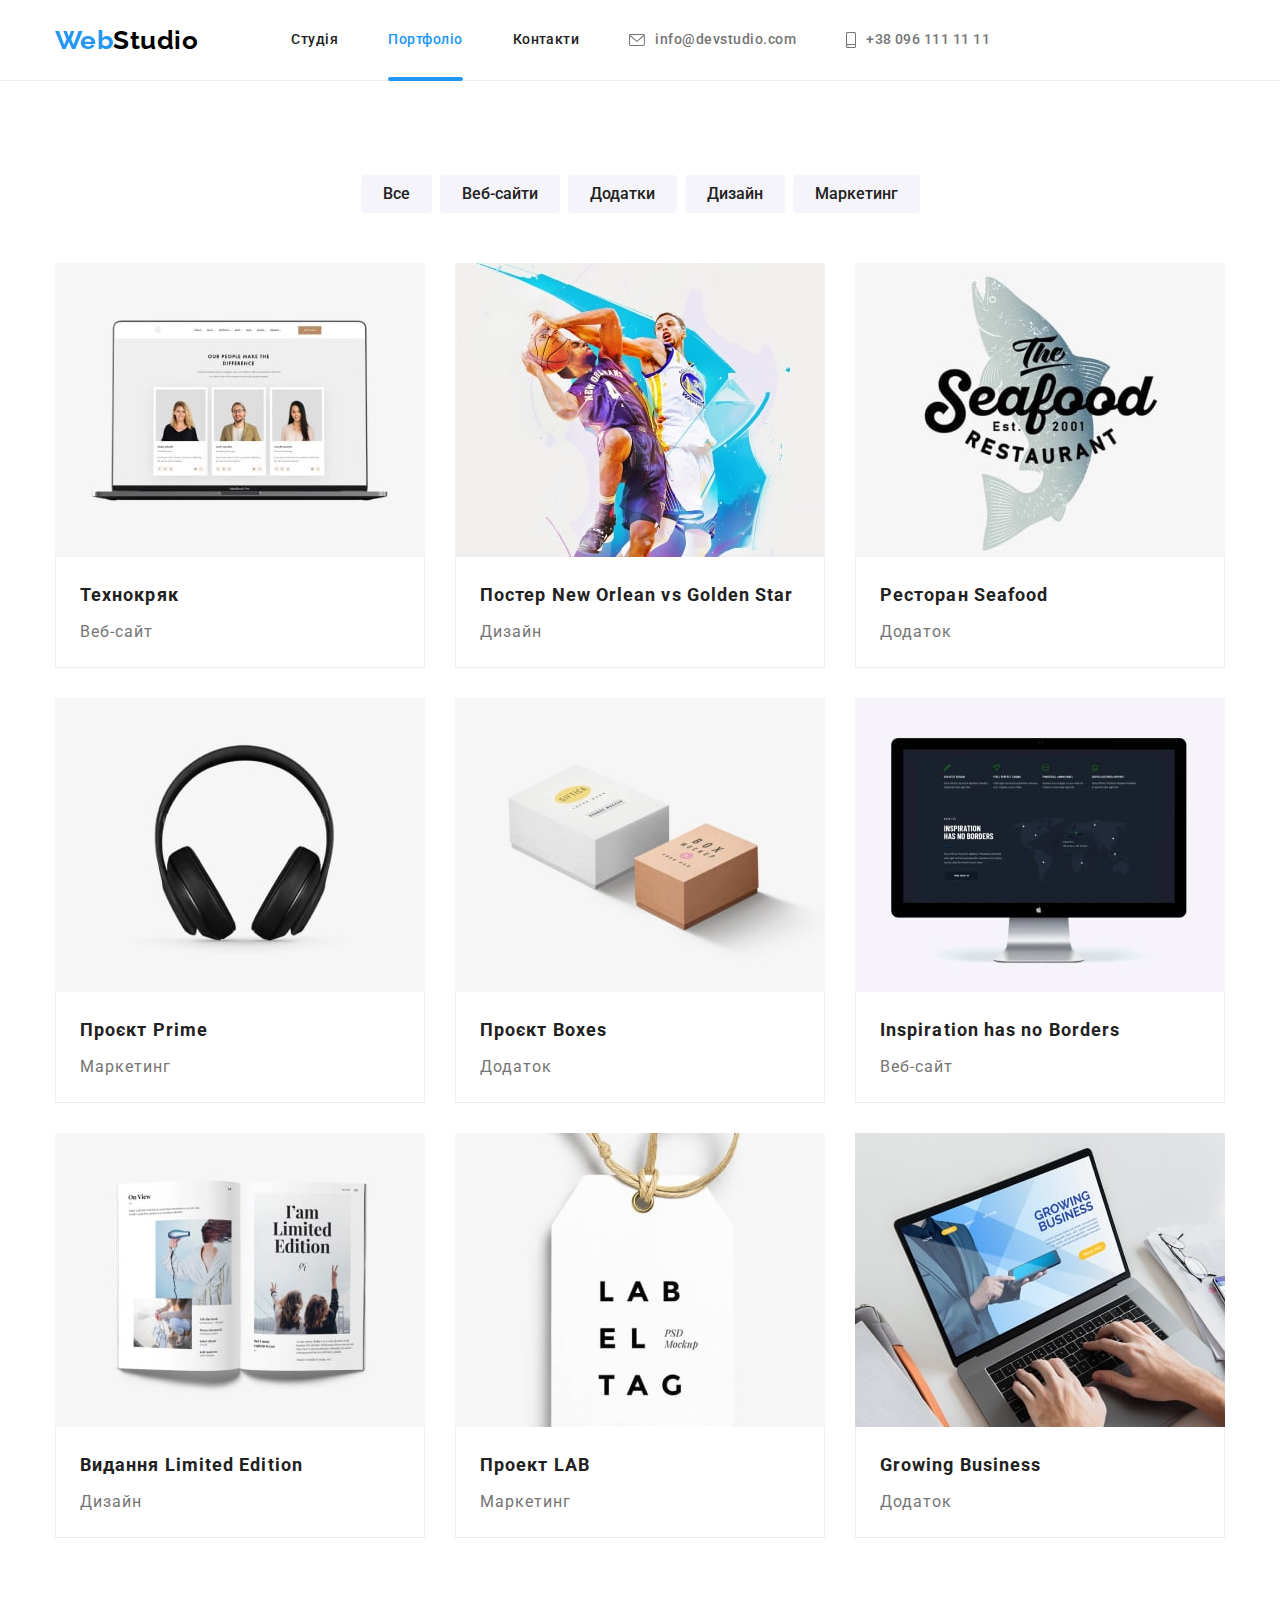
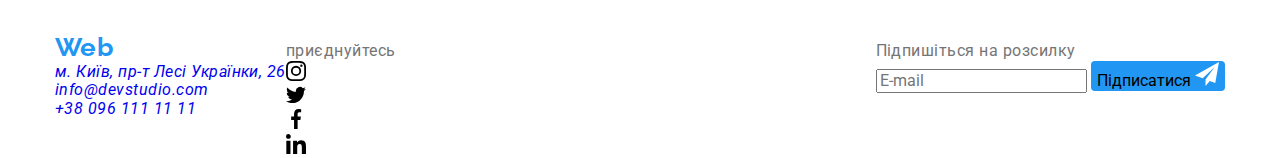
==== commit 598b923d: "Components/Footer-btn" ====
--- a/portfolio.html
+++ b/portfolio.html
@@ -9,7 +9,6 @@
     <link rel="stylesheet" href="https://cdnjs.cloudflare.com/ajax/libs/modern-normalize/1.1.0/modern-normalize.min.css">
     <link href="https://fonts.googleapis.com/css2?family=Raleway:wght@700&family=Roboto:wght@400;500;700;900&display=swap"
         rel="stylesheet">
-    <link rel="stylesheet" href="./css/styles.css">
     <link rel="stylesheet" href="./css/main.min.css">
 </head>
 
--- a/css/main.min.css
+++ b/css/main.min.css
@@ -1 +1 @@
-:root{--primary-text-color:#2F303A;--tittle-text-color:#212121;--general-text-color:#757575;--accent-color:#2196F3;--primary-bg-color:#F5F5F5;--secondary-bg-color:#F5F4FA;--white-color:#FFFFFF;--footer-text-color:rgba(255, 255, 255, 0.6);--secondary-button-colar:#188CE8;--logo-dark-color:#000000;--border-color:#EEEEEE;--icon-color: #AFB1B8 }.visually-hidden{position:absolute;white-space:nowrap;width:1px;height:1px;overflow:hidden;border:0;padding:0;clip:rect(0 0 0 0);clip-path:inset(50%);margin:-1px}p,h1,h2,h3,h4,h5,h6{margin:0}ul{margin:0;padding-left:0}body{font-family:Roboto,sans-serif;color:var(--general-text-color);background-color:var(--white-color);letter-spacing:.03em}img{display:block;max-width:100%;height:auto}a{text-decoration:none}.link{text-decoration:none}.list{list-style:none}.btn{background-color:var(--accent-color);border:0;border-color:var(--accent-color);border-radius:4px}:root{--primary-text-color:#2F303A;--tittle-text-color:#212121;--general-text-color:#757575;--accent-color:#2196F3;--primary-bg-color:#F5F5F5;--secondary-bg-color:#F5F4FA;--white-color:#FFFFFF;--footer-text-color:rgba(255, 255, 255, 0.6);--secondary-button-colar:#188CE8;--logo-dark-color:#000000;--border-color:#EEEEEE;--icon-color: #AFB1B8 }.visually-hidden{position:absolute;white-space:nowrap;width:1px;height:1px;overflow:hidden;border:0;padding:0;clip:rect(0 0 0 0);clip-path:inset(50%);margin:-1px}.container{width:1200px;padding-right:15px;padding-left:15px;margin:0 auto}.studio{color:var(--logo-dark-color)}.logo{color:var(--accent-color);text-decoration:none;font-family:"Raleway",sans-serif;font-weight:700;font-size:26px;line-height:1.19;padding-top:24px;padding-bottom:24px}.header{background-color:var(--white-color);border-bottom:1px solid var(--border-color)}.header__logo{margin-right:93px}.header-container{display:flex;align-items:center}.navigation__link{color:var(--tittle-text-color);transition-property:color;transition-duration:250ms;transition-timing-function:cubic-bezier(0.4, 0, 0.2, 1)}.navigation__link:hover,.navigation__link:focus{color:var(--accent-color)}.navigation__nav-list{display:flex;font-weight:500;font-size:14px;line-height:1.14}.navigation__list:not(:last-child){margin-right:50px}.navigation__link,.auth-part .link{display:block;padding-top:32px;padding-bottom:32px}.navigation__link.current{color:var(--accent-color);position:relative}.navigation__link.current::after{display:block;content:"";position:absolute;left:0;bottom:-1px;width:100%;height:4px;background-color:#2196f3;border-radius:2px}.header__auth-part{margin-left:auto}.auth-part{display:flex;align-items:center}.auth-part .list{margin-left:50px;display:flex;align-items:center}.auth-part .link{color:var(--general-text-color);font-weight:500;font-size:14px;line-height:1.14;display:flex;align-items:center;transition:color 250ms cubic-bezier(0.4, 0, 0.2, 1)}.auth-part .link:hover,.auth-part .link:focus{color:var(--accent-color)}.auth-icon{margin-right:10px;fill:currentColor}.hero{background-color:var(--primary-text-color);text-align:center;padding-top:200px;padding-bottom:200px;margin:auto auto;max-width:1600px;height:600px;background-image:linear-gradient(rgba(47, 48, 58, 0.4), rgba(47, 48, 58, 0.4)),url(../images/hero-bg.jpg);background-repeat:no-repeat;background-size:cover;background-position:50% 50%}.hero .button{padding:10px 32px;width:216px;border:var(--accent-color);border-radius:4px;background-color:var(--accent-color);border:0;border-color:var(--accent-color);font-weight:500;font-size:16px;line-height:1.8;transition:background-color 250ms cubic-bezier(0.4, 0, 0.2, 1)}.hero .button:hover,.hero .button:focus{background-color:var(--secondary-button-colar)}.heading{color:var(--white-color);font-weight:900;font-size:44px;line-height:1.4;letter-spacing:.06em;text-transform:uppercase;width:730px;padding-bottom:0;margin:0 auto;margin-bottom:30px}.section-tittle{color:var(--tittle-text-color);font-weight:700;font-size:14px;line-height:1.14;text-transform:uppercase}.section-features,.section-special{background:var(--white-color)}.section-features{padding-top:94px;padding-bottom:94px}.features{display:flex}.features .section-tittle{margin-bottom:10px}.features .text{color:var(--general-text-color);font-size:14px;line-height:1.71}.features .list:not(:last-child){margin-right:30px}.icon-bg{width:270px;height:120px;background:#f5f4fa;border-radius:4px;margin-bottom:30px;display:flex;justify-content:center;align-items:center}.features-box{width:270px}.section-tittle-special{color:var(--tittle-text-color);font-weight:700;font-size:36px;line-height:1.17;text-align:center;margin-bottom:50px}.section-special{padding-bottom:94px}.section-special .list{display:flex;gap:30px}.speciality-item{position:relative}.speciality-name{position:absolute;bottom:0;left:0;display:flex;justify-content:center;padding-top:27px;padding-bottom:27px;font-weight:700;font-size:14px;line-height:1.14;text-transform:uppercase;color:var(--white-color);background-color:rgba(47,48,58,.8);width:100%;height:70}.team-tittle{color:var(--tittle-text-color);font-weight:700;font-size:36px;line-height:1.17;text-align:center;margin-bottom:50px}.team-name{color:var(--tittle-text-color);font-weight:500;font-size:16px;line-height:1.19;text-align:center;margin-bottom:10px}.team{background-color:var(--secondary-bg-color);padding-top:94px;padding-bottom:94px}.team .member{display:flex;column-gap:30px}.team .team-profession{color:var(--general-text-color);text-align:center;line-height:1.19;margin-bottom:16px}.team-item{box-shadow:0px 1px 3px rgba(0,0,0,.12),0px 1px 1px rgba(0,0,0,.14),0px 2px 1px rgba(0,0,0,.2)}.team-box{padding:30px 32px;background-color:var(--white-color)}.team-soc{gap:10px;display:flex;justify-content:center}.team-soc-icon{fill:var(--icon-color)}.team-soc-link:hover .team-soc-icon,.team-soc-link:focus .team-soc-icon{fill:var(--white-color)}.team-soc-link{width:44px;height:44px;border-radius:50%;background-color:var(--white-color);display:flex;justify-content:center;align-items:center;transition:background-color 250ms cubic-bezier(0.4, 0, 0.2, 1),fill 250ms cubic-bezier(0.4, 0, 0.2, 1)}.team-soc-link:hover,.team-soc-link:focus{background-color:var(--accent-color)}.customers{padding:94px 0;background-color:var(--white-color)}.custom-tittle{font-weight:700;font-size:36px;line-height:1.16;margin-bottom:50px;text-align:center;color:var(--tittle-text-color)}.customers__list{display:flex;gap:30px}.customers__link{display:flex;justify-content:center;align-items:center;width:170px;height:92px;border:1px solid var(--icon-color);border-radius:4px;transition:border-color 250ms cubic-bezier(0.4, 0, 0.2, 1)}.customers__link:hover,.customers__link:focus{border-color:var(--accent-color)}.customers__icon{fill:var(--icon-color);transition:fill 250ms cubic-bezier(0.4, 0, 0.2, 1)}.customers__link:hover .customers__icon,.customers__link:focus .customers__icon{fill:var(--accent-color)}footer{background-color:var(--primary-text-color);padding:60px 0}.logo-studio{color:var(--white-color)}.footer-logo{padding:0;margin-bottom:20px}.footer-container{display:flex;align-items:baseline}.address{display:block;font-style:normal;margin-top:20px;width:231px;height:81px}.address__list:not(:last-child){margin-bottom:9px}.address__link:hover,.address__link:focus{color:var(--accent-color)}.address__link .link-nav:hover,.address__link .link-nav:focus{color:var(--accent-color)}.address__link .link-nav{color:var(--white-color);font-size:14px;line-height:1.71;text-decoration:none;transition:color 250ms cubic-bezier(0.4, 0, 0.2, 1)}.address__link{color:var(--footer-text-color);font-size:14px;line-height:1.71;transition:color 250ms cubic-bezier(0.4, 0, 0.2, 1)}.socio-content{margin-left:70px}.socio__list{display:flex;gap:10px}.socio__link{width:44px;height:44px;border-radius:50%;background-color:rgba(255,255,255,.1);display:flex;justify-content:center;align-items:center;transition:background-color 250ms cubic-bezier(0.4, 0, 0.2, 1)}.socio__link:hover,.socio__link:focus{background-color:var(--accent-color)}.socio__icon{fill:var(--white-color)}.socio__tittle{text-transform:uppercase;font-weight:700;font-size:14px;line-height:1.14;color:var(--white-color);margin-bottom:20px}.subscribe{margin-left:93px}.subscribe__tittle{font-weight:700;font-size:14px;line-height:1.14;letter-spacing:.03em;text-transform:uppercase;color:var(--white-color);margin-bottom:20px}.subscribe__icon{position:absolute;top:13px;right:28px}.pattern{display:flex}.pattern__input{width:358px;height:50px;background-color:rgba(0,0,0,0);outline:none;border:1px solid rgba(255,255,255,.3);filter:drop-shadow(0px 4px 4px rgba(0, 0, 0, 0.15));border-radius:4px;padding-left:16px;padding-top:15px;padding-bottom:15px;color:rgba(255,255,255,.6);font-size:16px;line-height:1.25}.pattern__button{position:relative;display:flex;align-items:center;text-align:center;width:200px;height:50px;margin:0 0 0 12px;padding-left:28px;padding-top:10px;padding-bottom:10px;font-weight:700;font-size:16px;line-height:1.87;letter-spacing:.06em;cursor:pointer;color:var(--white-color);transition:background-color 250ms cubic-bezier(0.4, 0, 0.2, 1)}.pattern__button:hover,.pattern__button:focus{background-color:var(--secondary-button-colar)}.button{font-family:inherit;color:var(--white-color);cursor:pointer}.backdrop{position:fixed;top:0;left:0;width:100%;height:100%;background-color:rgba(0,0,0,.2);transition:opacity 250ms cubic-bezier(0.4, 0, 0.2, 1),visibility 250ms cubic-bezier(0.4, 0, 0.2, 1)}.backdrop.is-hidden{opacity:0;visibility:hidden;pointer-events:none}.backdrop.is-hidden .modal{transform:translate(-50%, -50%) scale(0)}.modal{position:absolute;top:50%;left:50%;transform:translate(-50%, -50%);width:528px;min-height:581px;background-color:var(--white-color);box-shadow:0px 1px 3px rgba(0,0,0,.12),0px 1px 1px rgba(0,0,0,.14),0px 2px 1px rgba(0,0,0,.2);border-radius:4px;transform:translate(-50%, -50%) scale(1);transition:transform 300ms cubic-bezier(0.4, 0, 0.2, 1);padding:40px}.modal-field:nth-child(-n+3){margin-bottom:10px}.area{margin-bottom:20px}.check{margin-bottom:30px}.modal-tittle{text-align:center;font-weight:700;font-size:20px;line-height:1.15;color:var(--tittle-text-color);margin-bottom:12px}.modal-label{display:block;margin-bottom:4px;font-size:12px;line-height:1.16;letter-spacing:.01em;color:var(--general-text-color)}.modal-input{width:100%;height:40px;border:1px solid rgba(33,33,33,.2);border-radius:4px;padding-left:42px;padding-top:12px;padding-bottom:12px;outline:none;transition:border-color 250ms cubic-bezier(0.4, 0, 0.2, 1)}.modal-input:focus{border-color:var(--accent-color)}.input-wrap{position:relative}.input-icon{position:absolute;top:50%;left:12px;transform:translateY(-50%);transition:fill 250ms cubic-bezier(0.4, 0, 0.2, 1)}.modal-input:focus+.input-icon{fill:var(--accent-color)}.modal-text{width:100%;height:120px;border:1px solid rgba(33,33,33,.2);border-radius:4px;outline:none;resize:none;padding:12px 16px;transition:border-color 250ms cubic-bezier(0.4, 0, 0.2, 1)}.modal-text:focus{border-color:var(--accent-color)}.modal-text::placeholder{font-size:12px;line-height:1.16;letter-spacing:.01em;color:rgba(117,117,117,.5)}.check-text{display:flex;justify-content:center;align-items:center;font-size:14px;line-height:1.7;letter-spacing:.03em;color:#757575}.check-text span{display:flex;align-items:center;justify-content:center;width:16px;height:15px;border:2px solid var(--tittle-text-color);border-radius:2px;margin-right:8px}.modal-check:checked+.check-text span{background-color:var(--accent-color);border:none}.check-icon{fill:rgba(0,0,0,0)}.modal-check:checked+.check-text .check-icon{fill:var(--white-color)}.condition{color:var(--accent-color);text-decoration:underline;font-size:14px;line-height:1.7;letter-spacing:.03em}.push{display:flex;justify-content:center;text-align:center;margin:0 auto;padding:0;width:200px;height:50px;padding:10px 52px;background:#2196f3;box-shadow:0px 4px 4px rgba(0,0,0,.15);border-radius:4px;border:none;font-weight:700;font-size:16px;line-height:1.87;letter-spacing:.06em;align-items:center;color:var(--white-color);cursor:pointer;transition:background-color 250ms cubic-bezier(0.4, 0, 0.2, 1)}.push:hover,.push:focus{background-color:var(--secondary-button-colar)}.modal-close{position:absolute;top:8px;right:8px;width:30px;height:30px;border:1px solid rgba(0,0,0,.1);background-color:var(--white-color);border-radius:50%}.close-icon{display:flex;justify-content:center;align-items:center}.header{background-color:var(--white-color)}main{background-color:var(--white-color)}.box-list{display:flex;flex-wrap:wrap;gap:30px}.box-list .section{margin-bottom:4px}.assortment-box{border:1px solid var(--border-color);border-top:0;padding:20px 24px}.under-section{color:var(--general-text-color);font-size:16px;line-height:1.88;letter-spacing:.06em;font-size:16px;line-height:1.88;letter-spacing:.06em}.btn-list{display:flex;margin-bottom:50px;justify-content:center;gap:8px}.button-portfolio{padding:6px 22px;transition:box-shadow 250ms cubic-bezier(0.4, 0, 0.2, 1)}.button-portfolio:hover,.button-portfolio:focus{box-shadow:0px 4px 4px rgba(0,0,0,.25)}.holder{padding-top:94px;padding-bottom:94px}.holder .section{color:var(--tittle-text-color);font-weight:700;font-size:18px;line-height:2;letter-spacing:.06em}.holder .button-portfolio{font-family:inherit;color:var(--tittle-text-color);background-color:var(--secondary-bg-color);border:0;border-radius:4px;font-weight:500;font-size:16px;line-height:1.62;transition-property:color,background-color,box-shadow;transition-duration:250ms;transition-timing-function:cubic-bezier(0.4, 0, 0.2, 1)}.holder .button-portfolio:hover,.holder .button-portfolio:focus{background-color:var(--accent-color);color:var(--white-color)}.portfolio-text-up{position:absolute;top:0;left:0;height:101%;padding:63px 24px;font-size:18px;line-height:1.5;letter-spacing:.03em;color:var(--white-color);background-color:rgba(33,150,243,.9);transform:translateY(100%);transition:transform 250ms cubic-bezier(0.4, 0, 0.2, 1)}.portfolio-link:hover .portfolio-text-up,.portfolio-link:focus .portfolio-text-up{transform:translateY(0%)}.portfolio-hover-effect{position:relative;overflow:hidden}.portfolio-link{display:block;transition:box-shadow 250ms cubic-bezier(0.4, 0, 0.2, 1)}.portfolio-link:hover,.portfolio-link:focus{box-shadow:0px 4px 4px rgba(0,0,0,.25)}/*# sourceMappingURL=main.min.css.map */+:root{--primary-text-color:#2F303A;--tittle-text-color:#212121;--general-text-color:#757575;--accent-color:#2196F3;--primary-bg-color:#F5F5F5;--secondary-bg-color:#F5F4FA;--white-color:#FFFFFF;--footer-text-color:rgba(255, 255, 255, 0.6);--secondary-button-colar:#188CE8;--logo-dark-color:#000000;--border-color:#EEEEEE;--icon-color: #AFB1B8 }p,h1,h2,h3,h4,h5,h6{margin:0}ul{margin:0;padding-left:0}body{font-family:Roboto,sans-serif;color:var(--general-text-color);background-color:var(--white-color);letter-spacing:.03em}img{display:block;max-width:100%;height:auto}a{text-decoration:none}.link{text-decoration:none}.list{list-style:none}.btn{background-color:var(--accent-color);border:0;border-color:var(--accent-color);border-radius:4px}:root{--primary-text-color:#2F303A;--tittle-text-color:#212121;--general-text-color:#757575;--accent-color:#2196F3;--primary-bg-color:#F5F5F5;--secondary-bg-color:#F5F4FA;--white-color:#FFFFFF;--footer-text-color:rgba(255, 255, 255, 0.6);--secondary-button-colar:#188CE8;--logo-dark-color:#000000;--border-color:#EEEEEE;--icon-color: #AFB1B8 }.visually-hidden{position:absolute;white-space:nowrap;width:1px;height:1px;overflow:hidden;border:0;padding:0;clip:rect(0 0 0 0);clip-path:inset(50%);margin:-1px}.container{width:1200px;padding-right:15px;padding-left:15px;margin:0 auto}.header-container{display:flex;align-items:center}.footer-container{display:flex;align-items:baseline}.section-tittle{color:var(--tittle-text-color);font-weight:700;font-size:14px;line-height:1.14;text-transform:uppercase}.section-tittle-special{color:var(--tittle-text-color);font-weight:700;font-size:36px;line-height:1.17;text-align:center;margin-bottom:50px}.team-tittle{color:var(--tittle-text-color);font-weight:700;font-size:36px;line-height:1.17;text-align:center;margin-bottom:50px}.custom-tittle{font-weight:700;font-size:36px;line-height:1.16;margin-bottom:50px;text-align:center;color:var(--tittle-text-color)}.socio__tittle{text-transform:uppercase;font-weight:700;font-size:14px;line-height:1.14;color:var(--white-color);margin-bottom:20px}.subscribe__tittle{font-weight:700;font-size:14px;line-height:1.14;letter-spacing:.03em;text-transform:uppercase;color:var(--white-color);margin-bottom:20px}.button{font-family:inherit;color:var(--white-color);cursor:pointer}.hero__button{color:var(--white-color);padding:10px 32px;width:216px;border:var(--accent-color);border-radius:4px;background-color:var(--accent-color);border:0;border-color:var(--accent-color);font-weight:500;font-size:16px;line-height:1.8;transition:background-color 250ms cubic-bezier(0.4, 0, 0.2, 1)}.hero__button:hover,.hero__button:focus{background-color:var(--secondary-button-colar)}.pattern__button{display:flex;align-items:center;text-align:center;width:200px;height:50px;margin:0 0 0 12px;padding-left:28px;padding-top:10px;padding-bottom:10px;font-weight:700;font-size:16px;line-height:1.87;letter-spacing:.06em;cursor:pointer;color:var(--white-color);transition:background-color 250ms cubic-bezier(0.4, 0, 0.2, 1)}.pattern__button:hover,.pattern__button:focus{background-color:var(--secondary-button-colar)}.btn-list{display:flex;margin-bottom:50px;justify-content:center;gap:8px}.button-portfolio{padding:6px 22px;transition:box-shadow 250ms cubic-bezier(0.4, 0, 0.2, 1)}.button-portfolio:hover,.button-portfolio:focus{box-shadow:0px 4px 4px rgba(0,0,0,.25)}.team-soc{gap:10px;display:flex;justify-content:center}.team-soc-icon{fill:var(--icon-color)}.team-soc-link:hover .team-soc-icon,.team-soc-link:focus .team-soc-icon{fill:var(--white-color)}.team-soc-link{width:44px;height:44px;border-radius:50%;background-color:var(--white-color);display:flex;justify-content:center;align-items:center;transition:background-color 250ms cubic-bezier(0.4, 0, 0.2, 1),fill 250ms cubic-bezier(0.4, 0, 0.2, 1)}.team-soc-link:hover,.team-soc-link:focus{background-color:var(--accent-color)}.socio__list{display:flex;gap:10px}.socio__link{width:44px;height:44px;border-radius:50%;background-color:rgba(255,255,255,.1);display:flex;justify-content:center;align-items:center;transition:background-color 250ms cubic-bezier(0.4, 0, 0.2, 1)}.socio__link:hover,.socio__link:focus{background-color:var(--accent-color)}.socio__icon{fill:var(--white-color)}.studio{color:var(--logo-dark-color)}.logo{color:var(--accent-color);text-decoration:none;font-family:"Raleway",sans-serif;font-weight:700;font-size:26px;line-height:1.19;padding-top:24px;padding-bottom:24px}.header{background-color:var(--white-color);border-bottom:1px solid var(--border-color)}.header__logo{margin-right:93px}.navigation__link{color:var(--tittle-text-color);transition-property:color;transition-duration:250ms;transition-timing-function:cubic-bezier(0.4, 0, 0.2, 1)}.navigation__link:hover,.navigation__link:focus{color:var(--accent-color)}.navigation__nav-list{display:flex;font-weight:500;font-size:14px;line-height:1.14}.navigation__list:not(:last-child){margin-right:50px}.navigation__link,.auth-part .link{display:block;padding-top:32px;padding-bottom:32px}.navigation__link.current{color:var(--accent-color);position:relative}.navigation__link.current::after{display:block;content:"";position:absolute;left:0;bottom:-1px;width:100%;height:4px;background-color:#2196f3;border-radius:2px}.header__auth-part{margin-left:auto}.auth-part{display:flex;align-items:center}.auth-part .list{margin-left:50px;display:flex;align-items:center}.auth-part .link{color:var(--general-text-color);font-weight:500;font-size:14px;line-height:1.14;display:flex;align-items:center;transition:color 250ms cubic-bezier(0.4, 0, 0.2, 1)}.auth-part .link:hover,.auth-part .link:focus{color:var(--accent-color)}.auth-icon{margin-right:10px;fill:currentColor}.hero{background-color:var(--primary-text-color);text-align:center;padding-top:200px;padding-bottom:200px;margin:auto auto;max-width:1600px;height:600px;background-image:linear-gradient(rgba(47, 48, 58, 0.4), rgba(47, 48, 58, 0.4)),url(../images/hero-bg.jpg);background-repeat:no-repeat;background-size:cover;background-position:50% 50%}.heading{color:var(--white-color);font-weight:900;font-size:44px;line-height:1.4;letter-spacing:.06em;text-transform:uppercase;width:730px;padding-bottom:0;margin:0 auto;margin-bottom:30px}.section-features,.section-special{background:var(--white-color)}.section-features{padding-top:94px;padding-bottom:94px}.features{display:flex}.features .section-tittle{margin-bottom:10px}.features .text{color:var(--general-text-color);font-size:14px;line-height:1.71}.features .list:not(:last-child){margin-right:30px}.icon-bg{width:270px;height:120px;background:#f5f4fa;border-radius:4px;margin-bottom:30px;display:flex;justify-content:center;align-items:center}.features-box{width:270px}.section-special{padding-bottom:94px}.section-special .list{display:flex;gap:30px}.speciality-item{position:relative}.speciality-name{position:absolute;bottom:0;left:0;display:flex;justify-content:center;height:70px;align-items:center;font-weight:700;font-size:14px;line-height:1.14;text-transform:uppercase;color:var(--white-color);background-color:rgba(47,48,58,.8);width:100%;height:70}.team-name{color:var(--tittle-text-color);font-weight:500;font-size:16px;line-height:1.19;text-align:center;margin-bottom:10px}.team{background-color:var(--secondary-bg-color);padding-top:94px;padding-bottom:94px}.team .member{display:flex;column-gap:30px}.team .team-profession{color:var(--general-text-color);text-align:center;line-height:1.19;margin-bottom:16px}.team-item{box-shadow:0px 1px 3px rgba(0,0,0,.12),0px 1px 1px rgba(0,0,0,.14),0px 2px 1px rgba(0,0,0,.2)}.team-box{padding:30px 32px;background-color:var(--white-color)}.customers{padding:94px 0;background-color:var(--white-color)}.customers__list{display:flex;gap:30px}.customers__link{display:flex;justify-content:center;align-items:center;width:170px;height:92px;border:1px solid var(--icon-color);border-radius:4px;transition:border-color 250ms cubic-bezier(0.4, 0, 0.2, 1)}.customers__link:hover,.customers__link:focus{border-color:var(--accent-color)}.customers__icon{fill:var(--icon-color);transition:fill 250ms cubic-bezier(0.4, 0, 0.2, 1)}.customers__link:hover .customers__icon,.customers__link:focus .customers__icon{fill:var(--accent-color)}.footer{background-color:var(--primary-text-color);padding:60px 0}.logo-studio{color:var(--white-color)}.footer-logo{padding:0;margin-bottom:20px}.address{display:block;font-style:normal;margin-top:20px;width:231px;height:81px}.address__list:not(:last-child){margin-bottom:9px}.address__link:hover,.address__link:focus{color:var(--accent-color)}.address__link .link-nav:hover,.address__link .link-nav:focus{color:var(--accent-color)}.address__link .link-nav{color:var(--white-color);font-size:14px;line-height:1.71;text-decoration:none;transition:color 250ms cubic-bezier(0.4, 0, 0.2, 1)}.address__link{color:var(--footer-text-color);font-size:14px;line-height:1.71;transition:color 250ms cubic-bezier(0.4, 0, 0.2, 1)}.socio-content{margin-left:70px}.subscribe{margin-left:auto}.subscribe__icon{display:flex;align-items:center;top:13px;margin-left:10px;right:auto}.pattern{display:flex}.pattern__input{width:358px;height:50px;background-color:rgba(0,0,0,0);outline:none;border:1px solid rgba(255,255,255,.3);box-shadow:0px 4px 4px rgba(0,0,0,.15);border-radius:4px;padding-left:16px;padding-top:15px;padding-bottom:15px;color:rgba(255,255,255,.6);font-size:16px;line-height:1.25;transition:border 250ms cubic-bezier(0.4, 0, 0.2, 1)}.pattern__input:hover,.pattern__input:focus{border:1px solid var(--accent-color)}.backdrop{position:fixed;top:0;left:0;width:100%;height:100%;background-color:rgba(0,0,0,.2);transition:opacity 250ms cubic-bezier(0.4, 0, 0.2, 1),visibility 250ms cubic-bezier(0.4, 0, 0.2, 1)}.backdrop.is-hidden{opacity:0;visibility:hidden;pointer-events:none}.backdrop.is-hidden .modal{transform:translate(-50%, -50%) scale(0)}.modal{position:absolute;top:50%;left:50%;transform:translate(-50%, -50%);width:528px;min-height:581px;background-color:var(--white-color);box-shadow:0px 1px 3px rgba(0,0,0,.12),0px 1px 1px rgba(0,0,0,.14),0px 2px 1px rgba(0,0,0,.2);border-radius:4px;transform:translate(-50%, -50%) scale(1);transition:transform 300ms cubic-bezier(0.4, 0, 0.2, 1);padding:40px}.modal-field:nth-child(-n+3){margin-bottom:10px}.area{margin-bottom:20px}.check{margin-bottom:30px}.modal-tittle{text-align:center;font-weight:700;font-size:20px;line-height:1.15;color:var(--tittle-text-color);margin-bottom:12px}.modal-label{display:block;margin-bottom:4px;font-size:12px;line-height:1.16;letter-spacing:.01em;color:var(--general-text-color)}.modal-input{width:100%;height:40px;border:1px solid rgba(33,33,33,.2);border-radius:4px;padding-left:42px;padding-top:12px;padding-bottom:12px;outline:none;transition:border-color 250ms cubic-bezier(0.4, 0, 0.2, 1)}.modal-input:focus{border-color:var(--accent-color)}.input-wrap{position:relative}.input-icon{position:absolute;top:50%;left:12px;transform:translateY(-50%);transition:fill 250ms cubic-bezier(0.4, 0, 0.2, 1)}.modal-input:focus+.input-icon{fill:var(--accent-color)}.modal-text{width:100%;height:120px;border:1px solid rgba(33,33,33,.2);border-radius:4px;outline:none;resize:none;padding:12px 16px;transition:border-color 250ms cubic-bezier(0.4, 0, 0.2, 1)}.modal-text:focus{border-color:var(--accent-color)}.modal-text::placeholder{font-size:12px;line-height:1.16;letter-spacing:.01em;color:rgba(117,117,117,.5)}.check-text{display:flex;justify-content:center;align-items:center;font-size:14px;line-height:1.7;letter-spacing:.03em;color:#757575}.check-text span{display:flex;align-items:center;justify-content:center;width:16px;height:15px;border:2px solid var(--tittle-text-color);border-radius:2px;margin-right:8px}.modal-check:checked+.check-text span{background-color:var(--accent-color);border:none}.check-icon{fill:rgba(0,0,0,0)}.modal-check:checked+.check-text .check-icon{fill:var(--white-color)}.condition{color:var(--accent-color);text-decoration:underline;font-size:14px;line-height:1.7;letter-spacing:.03em}.push{display:flex;justify-content:center;text-align:center;margin:0 auto;padding:0;width:200px;height:50px;padding:10px 52px;background:#2196f3;box-shadow:0px 4px 4px rgba(0,0,0,.15);border-radius:4px;border:none;font-weight:700;font-size:16px;line-height:1.87;letter-spacing:.06em;align-items:center;color:var(--white-color);cursor:pointer;transition:background-color 250ms cubic-bezier(0.4, 0, 0.2, 1)}.push:hover,.push:focus{background-color:var(--secondary-button-colar)}.modal-close{position:absolute;top:8px;right:8px;width:30px;height:30px;border:1px solid rgba(0,0,0,.1);background-color:var(--white-color);border-radius:50%}.close-icon{display:flex;justify-content:center;align-items:center}.header{background-color:var(--white-color)}body{background-color:var(--white-color)}.box-list{display:flex;flex-wrap:wrap;gap:30px}.box-list .section{margin-bottom:4px}.assortment-box{border:1px solid var(--border-color);border-top:0;padding:20px 24px}.under-section{color:var(--general-text-color);font-size:16px;line-height:1.88;letter-spacing:.06em;font-size:16px;line-height:1.88;letter-spacing:.06em}.holder{padding-top:94px;padding-bottom:94px}.holder .section{color:var(--tittle-text-color);font-weight:700;font-size:18px;line-height:2;letter-spacing:.06em}.holder .button-portfolio{font-family:inherit;color:var(--tittle-text-color);background-color:var(--secondary-bg-color);border:0;border-radius:4px;font-weight:500;font-size:16px;line-height:1.62;transition-property:color,background-color,box-shadow;transition-duration:250ms;transition-timing-function:cubic-bezier(0.4, 0, 0.2, 1)}.holder .button-portfolio:hover,.holder .button-portfolio:focus{background-color:var(--accent-color);color:var(--white-color)}.portfolio-text-up{position:absolute;top:0;left:0;height:101%;padding:63px 24px;font-size:18px;line-height:1.5;letter-spacing:.03em;color:var(--white-color);background-color:rgba(33,150,243,.9);transform:translateY(100%);transition:transform 250ms cubic-bezier(0.4, 0, 0.2, 1)}.portfolio-link:hover .portfolio-text-up,.portfolio-link:focus .portfolio-text-up{transform:translateY(0%)}.portfolio-hover-effect{position:relative;overflow:hidden}.portfolio-link{display:block;transition:box-shadow 250ms cubic-bezier(0.4, 0, 0.2, 1)}.portfolio-link:hover,.portfolio-link:focus{box-shadow:0px 4px 4px rgba(0,0,0,.25)}/*# sourceMappingURL=main.min.css.map */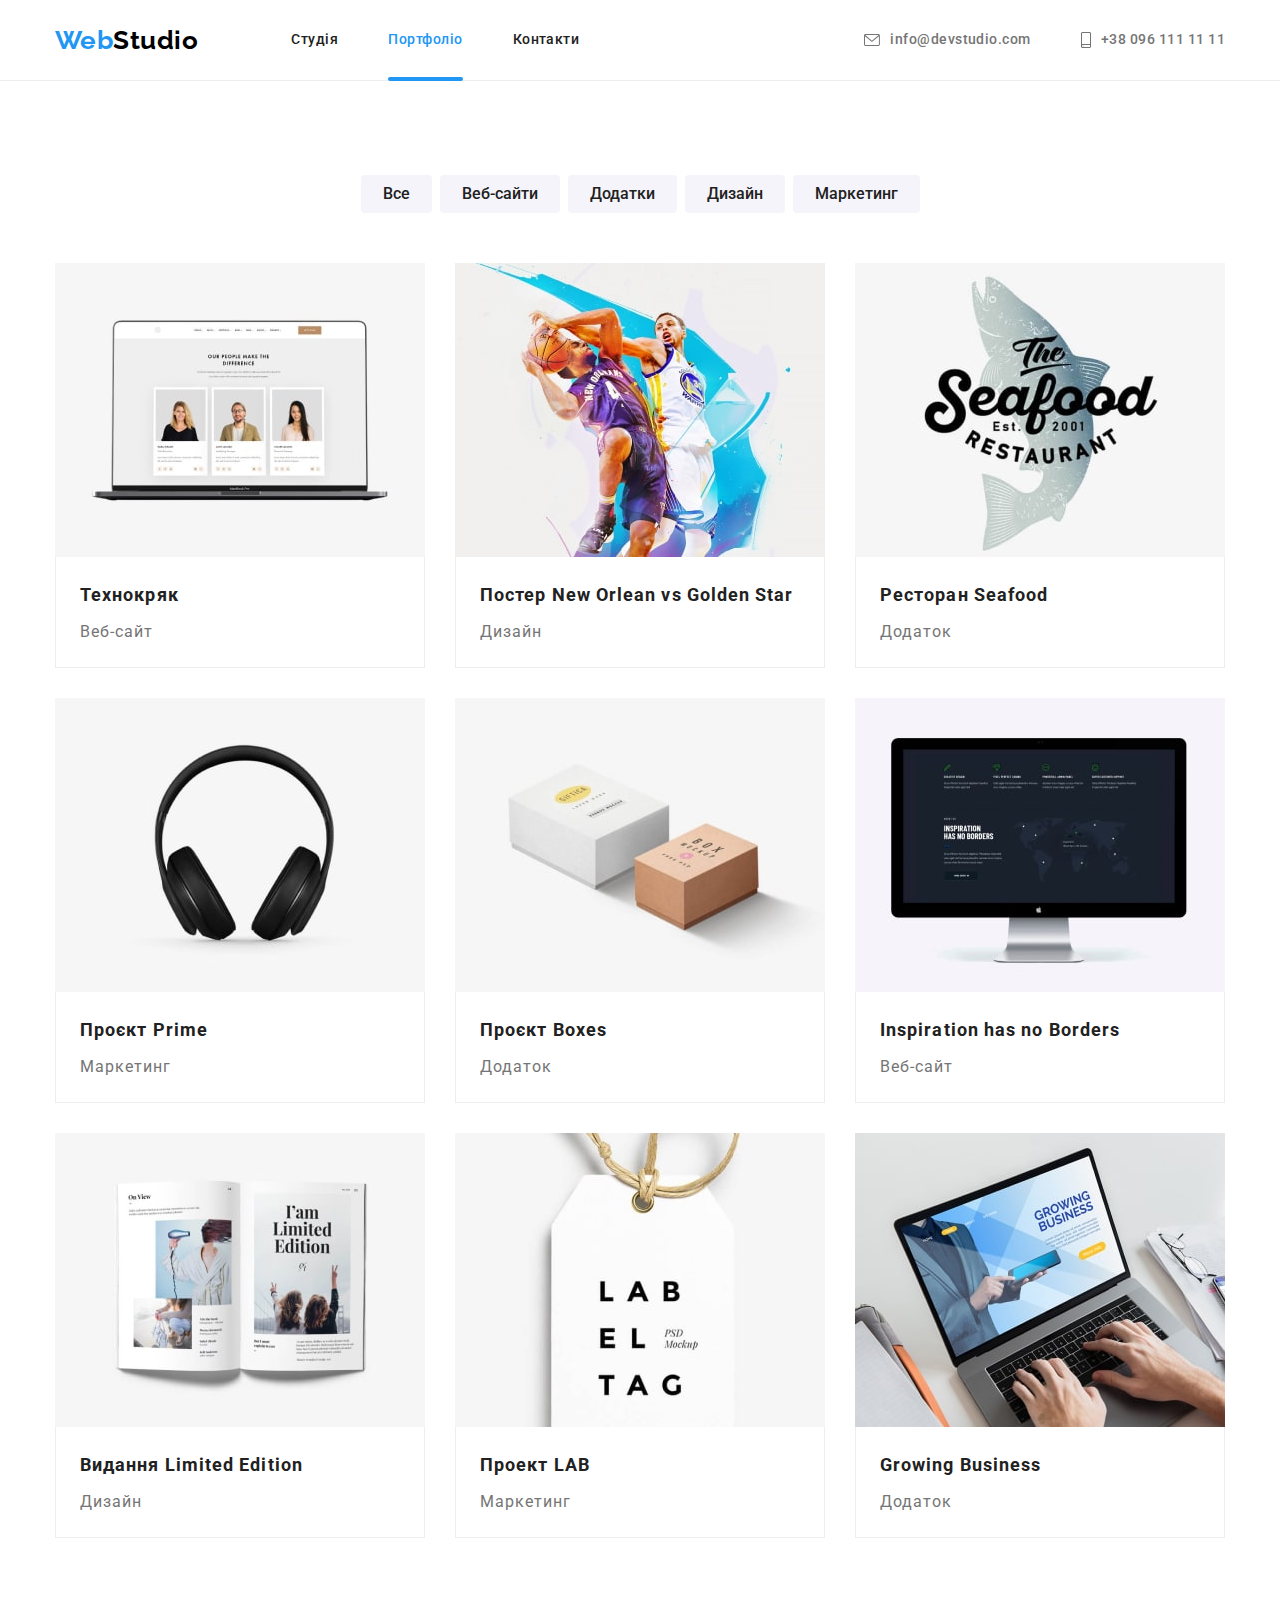
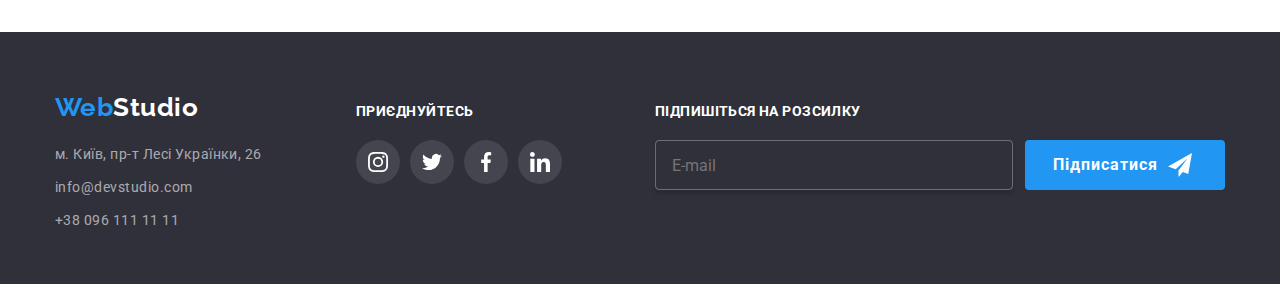
==== commit 4c279a92: "Fixed footer" ====
--- a/portfolio.html
+++ b/portfolio.html
@@ -24,7 +24,7 @@
         </ul>
     </nav>
 
-    <ul class="auth-part">
+    <ul class="auth-part header__auth-part">
         <li class="list">
             <a class="link" href="mailto:info@devstudio.com">
                 <svg class="auth-icon" width="16" height="12">
@@ -209,48 +209,50 @@
         </section>
     </main>
    
- <footer>
+<footer class="footer">
         <div class="container footer-container">
             <div class="address-container">
-         <a lang="en" href="./index.html" class="logo">Web<span class="logo-studio">Studio</span></a>
-        <address>
-            <ul class="footer-items">
-                <li class="list"><a class="link-nav"
+        <a lang="en" href="./index.html" class="logo footer-logo">Web<span class="logo-studio">Studio</span></a>
+        <address class="address">
+            <ul class="address_items">
+                <li class="address__list list"><a class="address__link link-nav"
                         href="https://www.google.com.ua/maps/place/%D0%B1%D1%83%D0%BB%D1%8C%D0%B2%D0%B0%D1%80+%D0%9B%D0%B5%D1%81%D1%96+%D0%A3%D0%BA%D1%80%D0%B0%D1%97%D0%BD%D0%BA%D0%B8,+26,+%D0%9A%D0%B8%D1%97%D0%B2,+02000/@50.4265841,30.5361971,17z/data=!3m1!4b1!4m5!3m4!1s0x40d4cf0e033ecbe9:0x57a4dffefec77da0!8m2!3d50.4265807!4d30.5383858">м.
                         Київ, пр-т Лесі Українки, 26</a></li>
-                <li class="list"><a class="link " href="mailto:info@devstudio.com">info@devstudio.com</a></li>
-                <li class="list"><a class="link " href="tel:+380961111111">+38 096 111 11 11</a></li>
+                <li class="address__list list"><a class="address__link link "
+                        href="mailto:info@devstudio.com">info@devstudio.com</a></li>
+                <li class="address__list list"><a class="address__link link " href="tel:+380961111111">+38 096 111 11 11</a>
+                </li>
             </ul>
         </address>
         </div>
 
-        <div class="footer-soc-container">
-            <p class="footer-tittle">приєднуйтесь</p>
-            <ul class="footer-soc list">
+        <div class="socio socio-content ">
+            <p class="socio__tittle">приєднуйтесь </p>
+            <ul class="socio__list list">
+                <li class="socio__item">
+                    <a href="#" class="socio__link link">
+                        <svg class="socio__icon" width="20" height="20">
+                            <use href="./images/icons.svg#icon-instagram"></use>
+                        </svg>
+                    </a>
+                </li>
                 <li class="footer-soc-item">
-                    <a href="#" class="footer-soc-link link">
-                        <svg class="footer-soc-icon" width="20" height="20">
-                            <use href="./images/icons.svg#icon-instagram"></use>
+                    <a href="#" class="socio__link link">
+                        <svg class="socio__icon" width="20" height="20">
+                            <use href="./images/icons.svg#icon-twitter"></use>
                         </svg>
                     </a>
                 </li>
                 <li class="footer-soc-item">
-                    <a href="#" class="footer-soc-link link">
-                        <svg class="footer-soc-icon" width="20" height="20">
-                            <use href="./images/icons.svg#icon-twitter"></use>
+                    <a href="#" class="socio__link link">
+                        <svg class="socio__icon" width="20" height="20">
+                            <use href="./images/icons.svg#icon-facebook"></use>
                         </svg>
                     </a>
                 </li>
                 <li class="footer-soc-item">
-                    <a href="#" class="footer-soc-link link">
-                        <svg class="footer-soc-icon" width="20" height="20">
-                            <use href="./images/icons.svg#icon-facebook"></use>
-                        </svg>
-                    </a>
-                </li>
-                <li class="footer-soc-item">
-                    <a href="#" class="footer-soc-link link">
-                        <svg class="footer-soc-icon" width="20" height="20">
+                    <a href="#" class="socio__link link">
+                        <svg class="socio__icon" width="20" height="20">
                             <use href="./images/icons.svg#icon-linkedin"></use>
                         </svg>
                     </a>
@@ -258,26 +260,20 @@
             </ul>
         </div>
 
-        <div class="subscribe">   
-         
-            <p class="form-tittle">Підпишіться на розсилку</p>
-           <form class="online-form">
-         
-          <div class="footer-form">
-           <input 
-           type="email" 
-           class="form-input" 
-           name="name-online" 
-           placeholder="E-mail"
-           id="name-online">
-           <button type="submit" class="btn form-button">Підписатися
-               <svg class="subscribe-icon" width="24" height="24">
-                   <use href="./images/icons.svg#icon-icon-send-1"></use>
-               </svg>
-           </button>
-           </div>
-          </form>
-          </div>
+<div class="subscribe">
+    <p class="subscribe__tittle">Підпишіться на розсилку</p>
+
+    <form class="online-form">
+        <div class="pattern">
+            <input type="email" class="pattern__input" name="name-online" placeholder="E-mail" id="name-online">
+            <button type="submit" class="btn pattern__button">Підписатися
+                <svg class="subscribe__icon" width="24" height="24">
+                    <use href="./images/icons.svg#icon-icon-send-1"></use>
+                </svg>
+            </button>
+        </div>
+    </form>
+</div>
 
         </div>
     
--- a/css/main.min.css
+++ b/css/main.min.css
@@ -1 +1 @@
-:root{--primary-text-color:#2F303A;--tittle-text-color:#212121;--general-text-color:#757575;--accent-color:#2196F3;--primary-bg-color:#F5F5F5;--secondary-bg-color:#F5F4FA;--white-color:#FFFFFF;--footer-text-color:rgba(255, 255, 255, 0.6);--secondary-button-colar:#188CE8;--logo-dark-color:#000000;--border-color:#EEEEEE;--icon-color: #AFB1B8 }p,h1,h2,h3,h4,h5,h6{margin:0}ul{margin:0;padding-left:0}body{font-family:Roboto,sans-serif;color:var(--general-text-color);background-color:var(--white-color);letter-spacing:.03em}img{display:block;max-width:100%;height:auto}a{text-decoration:none}.link{text-decoration:none}.list{list-style:none}.btn{background-color:var(--accent-color);border:0;border-color:var(--accent-color);border-radius:4px}:root{--primary-text-color:#2F303A;--tittle-text-color:#212121;--general-text-color:#757575;--accent-color:#2196F3;--primary-bg-color:#F5F5F5;--secondary-bg-color:#F5F4FA;--white-color:#FFFFFF;--footer-text-color:rgba(255, 255, 255, 0.6);--secondary-button-colar:#188CE8;--logo-dark-color:#000000;--border-color:#EEEEEE;--icon-color: #AFB1B8 }.visually-hidden{position:absolute;white-space:nowrap;width:1px;height:1px;overflow:hidden;border:0;padding:0;clip:rect(0 0 0 0);clip-path:inset(50%);margin:-1px}.container{width:1200px;padding-right:15px;padding-left:15px;margin:0 auto}.header-container{display:flex;align-items:center}.footer-container{display:flex;align-items:baseline}.section-tittle{color:var(--tittle-text-color);font-weight:700;font-size:14px;line-height:1.14;text-transform:uppercase}.section-tittle-special{color:var(--tittle-text-color);font-weight:700;font-size:36px;line-height:1.17;text-align:center;margin-bottom:50px}.team-tittle{color:var(--tittle-text-color);font-weight:700;font-size:36px;line-height:1.17;text-align:center;margin-bottom:50px}.custom-tittle{font-weight:700;font-size:36px;line-height:1.16;margin-bottom:50px;text-align:center;color:var(--tittle-text-color)}.socio__tittle{text-transform:uppercase;font-weight:700;font-size:14px;line-height:1.14;color:var(--white-color);margin-bottom:20px}.subscribe__tittle{font-weight:700;font-size:14px;line-height:1.14;letter-spacing:.03em;text-transform:uppercase;color:var(--white-color);margin-bottom:20px}.button{font-family:inherit;color:var(--white-color);cursor:pointer}.hero__button{color:var(--white-color);padding:10px 32px;width:216px;border:var(--accent-color);border-radius:4px;background-color:var(--accent-color);border:0;border-color:var(--accent-color);font-weight:500;font-size:16px;line-height:1.8;transition:background-color 250ms cubic-bezier(0.4, 0, 0.2, 1)}.hero__button:hover,.hero__button:focus{background-color:var(--secondary-button-colar)}.pattern__button{display:flex;align-items:center;text-align:center;width:200px;height:50px;margin:0 0 0 12px;padding-left:28px;padding-top:10px;padding-bottom:10px;font-weight:700;font-size:16px;line-height:1.87;letter-spacing:.06em;cursor:pointer;color:var(--white-color);transition:background-color 250ms cubic-bezier(0.4, 0, 0.2, 1)}.pattern__button:hover,.pattern__button:focus{background-color:var(--secondary-button-colar)}.btn-list{display:flex;margin-bottom:50px;justify-content:center;gap:8px}.button-portfolio{padding:6px 22px;transition:box-shadow 250ms cubic-bezier(0.4, 0, 0.2, 1)}.button-portfolio:hover,.button-portfolio:focus{box-shadow:0px 4px 4px rgba(0,0,0,.25)}.team-soc{gap:10px;display:flex;justify-content:center}.team-soc-icon{fill:var(--icon-color)}.team-soc-link:hover .team-soc-icon,.team-soc-link:focus .team-soc-icon{fill:var(--white-color)}.team-soc-link{width:44px;height:44px;border-radius:50%;background-color:var(--white-color);display:flex;justify-content:center;align-items:center;transition:background-color 250ms cubic-bezier(0.4, 0, 0.2, 1),fill 250ms cubic-bezier(0.4, 0, 0.2, 1)}.team-soc-link:hover,.team-soc-link:focus{background-color:var(--accent-color)}.socio__list{display:flex;gap:10px}.socio__link{width:44px;height:44px;border-radius:50%;background-color:rgba(255,255,255,.1);display:flex;justify-content:center;align-items:center;transition:background-color 250ms cubic-bezier(0.4, 0, 0.2, 1)}.socio__link:hover,.socio__link:focus{background-color:var(--accent-color)}.socio__icon{fill:var(--white-color)}.studio{color:var(--logo-dark-color)}.logo{color:var(--accent-color);text-decoration:none;font-family:"Raleway",sans-serif;font-weight:700;font-size:26px;line-height:1.19;padding-top:24px;padding-bottom:24px}.header{background-color:var(--white-color);border-bottom:1px solid var(--border-color)}.header__logo{margin-right:93px}.navigation__link{color:var(--tittle-text-color);transition-property:color;transition-duration:250ms;transition-timing-function:cubic-bezier(0.4, 0, 0.2, 1)}.navigation__link:hover,.navigation__link:focus{color:var(--accent-color)}.navigation__nav-list{display:flex;font-weight:500;font-size:14px;line-height:1.14}.navigation__list:not(:last-child){margin-right:50px}.navigation__link,.auth-part .link{display:block;padding-top:32px;padding-bottom:32px}.navigation__link.current{color:var(--accent-color);position:relative}.navigation__link.current::after{display:block;content:"";position:absolute;left:0;bottom:-1px;width:100%;height:4px;background-color:#2196f3;border-radius:2px}.header__auth-part{margin-left:auto}.auth-part{display:flex;align-items:center}.auth-part .list{margin-left:50px;display:flex;align-items:center}.auth-part .link{color:var(--general-text-color);font-weight:500;font-size:14px;line-height:1.14;display:flex;align-items:center;transition:color 250ms cubic-bezier(0.4, 0, 0.2, 1)}.auth-part .link:hover,.auth-part .link:focus{color:var(--accent-color)}.auth-icon{margin-right:10px;fill:currentColor}.hero{background-color:var(--primary-text-color);text-align:center;padding-top:200px;padding-bottom:200px;margin:auto auto;max-width:1600px;height:600px;background-image:linear-gradient(rgba(47, 48, 58, 0.4), rgba(47, 48, 58, 0.4)),url(../images/hero-bg.jpg);background-repeat:no-repeat;background-size:cover;background-position:50% 50%}.heading{color:var(--white-color);font-weight:900;font-size:44px;line-height:1.4;letter-spacing:.06em;text-transform:uppercase;width:730px;padding-bottom:0;margin:0 auto;margin-bottom:30px}.section-features,.section-special{background:var(--white-color)}.section-features{padding-top:94px;padding-bottom:94px}.features{display:flex}.features .section-tittle{margin-bottom:10px}.features .text{color:var(--general-text-color);font-size:14px;line-height:1.71}.features .list:not(:last-child){margin-right:30px}.icon-bg{width:270px;height:120px;background:#f5f4fa;border-radius:4px;margin-bottom:30px;display:flex;justify-content:center;align-items:center}.features-box{width:270px}.section-special{padding-bottom:94px}.section-special .list{display:flex;gap:30px}.speciality-item{position:relative}.speciality-name{position:absolute;bottom:0;left:0;display:flex;justify-content:center;height:70px;align-items:center;font-weight:700;font-size:14px;line-height:1.14;text-transform:uppercase;color:var(--white-color);background-color:rgba(47,48,58,.8);width:100%;height:70}.team-name{color:var(--tittle-text-color);font-weight:500;font-size:16px;line-height:1.19;text-align:center;margin-bottom:10px}.team{background-color:var(--secondary-bg-color);padding-top:94px;padding-bottom:94px}.team .member{display:flex;column-gap:30px}.team .team-profession{color:var(--general-text-color);text-align:center;line-height:1.19;margin-bottom:16px}.team-item{box-shadow:0px 1px 3px rgba(0,0,0,.12),0px 1px 1px rgba(0,0,0,.14),0px 2px 1px rgba(0,0,0,.2)}.team-box{padding:30px 32px;background-color:var(--white-color)}.customers{padding:94px 0;background-color:var(--white-color)}.customers__list{display:flex;gap:30px}.customers__link{display:flex;justify-content:center;align-items:center;width:170px;height:92px;border:1px solid var(--icon-color);border-radius:4px;transition:border-color 250ms cubic-bezier(0.4, 0, 0.2, 1)}.customers__link:hover,.customers__link:focus{border-color:var(--accent-color)}.customers__icon{fill:var(--icon-color);transition:fill 250ms cubic-bezier(0.4, 0, 0.2, 1)}.customers__link:hover .customers__icon,.customers__link:focus .customers__icon{fill:var(--accent-color)}.footer{background-color:var(--primary-text-color);padding:60px 0}.logo-studio{color:var(--white-color)}.footer-logo{padding:0;margin-bottom:20px}.address{display:block;font-style:normal;margin-top:20px;width:231px;height:81px}.address__list:not(:last-child){margin-bottom:9px}.address__link:hover,.address__link:focus{color:var(--accent-color)}.address__link .link-nav:hover,.address__link .link-nav:focus{color:var(--accent-color)}.address__link .link-nav{color:var(--white-color);font-size:14px;line-height:1.71;text-decoration:none;transition:color 250ms cubic-bezier(0.4, 0, 0.2, 1)}.address__link{color:var(--footer-text-color);font-size:14px;line-height:1.71;transition:color 250ms cubic-bezier(0.4, 0, 0.2, 1)}.socio-content{margin-left:70px}.subscribe{margin-left:auto}.subscribe__icon{display:flex;align-items:center;top:13px;margin-left:10px;right:auto}.pattern{display:flex}.pattern__input{width:358px;height:50px;background-color:rgba(0,0,0,0);outline:none;border:1px solid rgba(255,255,255,.3);box-shadow:0px 4px 4px rgba(0,0,0,.15);border-radius:4px;padding-left:16px;padding-top:15px;padding-bottom:15px;color:rgba(255,255,255,.6);font-size:16px;line-height:1.25;transition:border 250ms cubic-bezier(0.4, 0, 0.2, 1)}.pattern__input:hover,.pattern__input:focus{border:1px solid var(--accent-color)}.backdrop{position:fixed;top:0;left:0;width:100%;height:100%;background-color:rgba(0,0,0,.2);transition:opacity 250ms cubic-bezier(0.4, 0, 0.2, 1),visibility 250ms cubic-bezier(0.4, 0, 0.2, 1)}.backdrop.is-hidden{opacity:0;visibility:hidden;pointer-events:none}.backdrop.is-hidden .modal{transform:translate(-50%, -50%) scale(0)}.modal{position:absolute;top:50%;left:50%;transform:translate(-50%, -50%);width:528px;min-height:581px;background-color:var(--white-color);box-shadow:0px 1px 3px rgba(0,0,0,.12),0px 1px 1px rgba(0,0,0,.14),0px 2px 1px rgba(0,0,0,.2);border-radius:4px;transform:translate(-50%, -50%) scale(1);transition:transform 300ms cubic-bezier(0.4, 0, 0.2, 1);padding:40px}.modal-field:nth-child(-n+3){margin-bottom:10px}.area{margin-bottom:20px}.check{margin-bottom:30px}.modal-tittle{text-align:center;font-weight:700;font-size:20px;line-height:1.15;color:var(--tittle-text-color);margin-bottom:12px}.modal-label{display:block;margin-bottom:4px;font-size:12px;line-height:1.16;letter-spacing:.01em;color:var(--general-text-color)}.modal-input{width:100%;height:40px;border:1px solid rgba(33,33,33,.2);border-radius:4px;padding-left:42px;padding-top:12px;padding-bottom:12px;outline:none;transition:border-color 250ms cubic-bezier(0.4, 0, 0.2, 1)}.modal-input:focus{border-color:var(--accent-color)}.input-wrap{position:relative}.input-icon{position:absolute;top:50%;left:12px;transform:translateY(-50%);transition:fill 250ms cubic-bezier(0.4, 0, 0.2, 1)}.modal-input:focus+.input-icon{fill:var(--accent-color)}.modal-text{width:100%;height:120px;border:1px solid rgba(33,33,33,.2);border-radius:4px;outline:none;resize:none;padding:12px 16px;transition:border-color 250ms cubic-bezier(0.4, 0, 0.2, 1)}.modal-text:focus{border-color:var(--accent-color)}.modal-text::placeholder{font-size:12px;line-height:1.16;letter-spacing:.01em;color:rgba(117,117,117,.5)}.check-text{display:flex;justify-content:center;align-items:center;font-size:14px;line-height:1.7;letter-spacing:.03em;color:#757575}.check-text span{display:flex;align-items:center;justify-content:center;width:16px;height:15px;border:2px solid var(--tittle-text-color);border-radius:2px;margin-right:8px}.modal-check:checked+.check-text span{background-color:var(--accent-color);border:none}.check-icon{fill:rgba(0,0,0,0)}.modal-check:checked+.check-text .check-icon{fill:var(--white-color)}.condition{color:var(--accent-color);text-decoration:underline;font-size:14px;line-height:1.7;letter-spacing:.03em}.push{display:flex;justify-content:center;text-align:center;margin:0 auto;padding:0;width:200px;height:50px;padding:10px 52px;background:#2196f3;box-shadow:0px 4px 4px rgba(0,0,0,.15);border-radius:4px;border:none;font-weight:700;font-size:16px;line-height:1.87;letter-spacing:.06em;align-items:center;color:var(--white-color);cursor:pointer;transition:background-color 250ms cubic-bezier(0.4, 0, 0.2, 1)}.push:hover,.push:focus{background-color:var(--secondary-button-colar)}.modal-close{position:absolute;top:8px;right:8px;width:30px;height:30px;border:1px solid rgba(0,0,0,.1);background-color:var(--white-color);border-radius:50%}.close-icon{display:flex;justify-content:center;align-items:center}.header{background-color:var(--white-color)}body{background-color:var(--white-color)}.box-list{display:flex;flex-wrap:wrap;gap:30px}.box-list .section{margin-bottom:4px}.assortment-box{border:1px solid var(--border-color);border-top:0;padding:20px 24px}.under-section{color:var(--general-text-color);font-size:16px;line-height:1.88;letter-spacing:.06em;font-size:16px;line-height:1.88;letter-spacing:.06em}.holder{padding-top:94px;padding-bottom:94px}.holder .section{color:var(--tittle-text-color);font-weight:700;font-size:18px;line-height:2;letter-spacing:.06em}.holder .button-portfolio{font-family:inherit;color:var(--tittle-text-color);background-color:var(--secondary-bg-color);border:0;border-radius:4px;font-weight:500;font-size:16px;line-height:1.62;transition-property:color,background-color,box-shadow;transition-duration:250ms;transition-timing-function:cubic-bezier(0.4, 0, 0.2, 1)}.holder .button-portfolio:hover,.holder .button-portfolio:focus{background-color:var(--accent-color);color:var(--white-color)}.portfolio-text-up{position:absolute;top:0;left:0;height:101%;padding:63px 24px;font-size:18px;line-height:1.5;letter-spacing:.03em;color:var(--white-color);background-color:rgba(33,150,243,.9);transform:translateY(100%);transition:transform 250ms cubic-bezier(0.4, 0, 0.2, 1)}.portfolio-link:hover .portfolio-text-up,.portfolio-link:focus .portfolio-text-up{transform:translateY(0%)}.portfolio-hover-effect{position:relative;overflow:hidden}.portfolio-link{display:block;transition:box-shadow 250ms cubic-bezier(0.4, 0, 0.2, 1)}.portfolio-link:hover,.portfolio-link:focus{box-shadow:0px 4px 4px rgba(0,0,0,.25)}/*# sourceMappingURL=main.min.css.map */+:root{--primary-text-color:#2F303A;--tittle-text-color:#212121;--general-text-color:#757575;--accent-color:#2196F3;--primary-bg-color:#F5F5F5;--secondary-bg-color:#F5F4FA;--white-color:#FFFFFF;--footer-text-color:rgba(255, 255, 255, 0.6);--secondary-button-colar:#188CE8;--logo-dark-color:#000000;--border-color:#EEEEEE;--icon-color: #AFB1B8 }p,h1,h2,h3,h4,h5,h6{margin:0}ul{margin:0;padding-left:0}body{font-family:Roboto,sans-serif;color:var(--general-text-color);background-color:var(--white-color);letter-spacing:.03em}img{display:block;max-width:100%;height:auto}a{text-decoration:none}.link{text-decoration:none}.list{list-style:none}.btn{background-color:var(--accent-color);border:0;border-color:var(--accent-color);border-radius:4px}:root{--primary-text-color:#2F303A;--tittle-text-color:#212121;--general-text-color:#757575;--accent-color:#2196F3;--primary-bg-color:#F5F5F5;--secondary-bg-color:#F5F4FA;--white-color:#FFFFFF;--footer-text-color:rgba(255, 255, 255, 0.6);--secondary-button-colar:#188CE8;--logo-dark-color:#000000;--border-color:#EEEEEE;--icon-color: #AFB1B8 }.visually-hidden{position:absolute;white-space:nowrap;width:1px;height:1px;overflow:hidden;border:0;padding:0;clip:rect(0 0 0 0);clip-path:inset(50%);margin:-1px}.container{width:1200px;padding-right:15px;padding-left:15px;margin:0 auto}.header-container{display:flex;align-items:center}.footer-container{display:flex;align-items:baseline}.section-tittle{color:var(--tittle-text-color);font-weight:700;font-size:14px;line-height:1.14;text-transform:uppercase}.section-tittle-special{color:var(--tittle-text-color);font-weight:700;font-size:36px;line-height:1.17;text-align:center;margin-bottom:50px}.team-tittle{color:var(--tittle-text-color);font-weight:700;font-size:36px;line-height:1.17;text-align:center;margin-bottom:50px}.custom-tittle{font-weight:700;font-size:36px;line-height:1.16;margin-bottom:50px;text-align:center;color:var(--tittle-text-color)}.socio__tittle{text-transform:uppercase;font-weight:700;font-size:14px;line-height:1.14;color:var(--white-color);margin-bottom:20px}.subscribe__tittle{font-weight:700;font-size:14px;line-height:1.14;letter-spacing:.03em;text-transform:uppercase;color:var(--white-color);margin-bottom:20px}.button{font-family:inherit;color:var(--white-color);cursor:pointer}.hero__button{color:var(--white-color);padding:10px 32px;width:216px;border:var(--accent-color);border-radius:4px;background-color:var(--accent-color);border:0;border-color:var(--accent-color);font-weight:500;font-size:16px;line-height:1.8;transition:background-color 250ms cubic-bezier(0.4, 0, 0.2, 1)}.hero__button:hover,.hero__button:focus{background-color:var(--secondary-button-colar)}.pattern__button{display:flex;align-items:center;text-align:center;width:200px;height:50px;margin:0 0 0 12px;padding-left:28px;padding-top:10px;padding-bottom:10px;font-weight:700;font-size:16px;line-height:1.87;letter-spacing:.06em;cursor:pointer;color:var(--white-color);transition:background-color 250ms cubic-bezier(0.4, 0, 0.2, 1)}.pattern__button:hover,.pattern__button:focus{background-color:var(--secondary-button-colar)}.btn-list{display:flex;margin-bottom:50px;justify-content:center;gap:8px}.button-portfolio{padding:6px 22px;transition:box-shadow 250ms cubic-bezier(0.4, 0, 0.2, 1)}.button-portfolio:hover,.button-portfolio:focus{box-shadow:0px 4px 4px rgba(0,0,0,.25)}.team-soc{gap:10px;display:flex;justify-content:center}.team-soc-icon{fill:var(--icon-color)}.team-soc-link:hover .team-soc-icon,.team-soc-link:focus .team-soc-icon{fill:var(--white-color)}.team-soc-link{width:44px;height:44px;border-radius:50%;background-color:var(--white-color);display:flex;justify-content:center;align-items:center;transition:background-color 250ms cubic-bezier(0.4, 0, 0.2, 1),fill 250ms cubic-bezier(0.4, 0, 0.2, 1)}.team-soc-link:hover,.team-soc-link:focus{background-color:var(--accent-color)}.socio__list{display:flex;gap:10px}.socio__link{width:44px;height:44px;border-radius:50%;background-color:rgba(255,255,255,.1);display:flex;justify-content:center;align-items:center;transition:background-color 250ms cubic-bezier(0.4, 0, 0.2, 1)}.socio__link:hover,.socio__link:focus{background-color:var(--accent-color)}.socio__icon{fill:var(--white-color)}.studio{color:var(--logo-dark-color)}.logo{color:var(--accent-color);text-decoration:none;font-family:"Raleway",sans-serif;font-weight:700;font-size:26px;line-height:1.19;padding-top:24px;padding-bottom:24px}.header{background-color:var(--white-color);border-bottom:1px solid var(--border-color)}.header__logo{margin-right:93px}.navigation__link{color:var(--tittle-text-color);transition-property:color;transition-duration:250ms;transition-timing-function:cubic-bezier(0.4, 0, 0.2, 1)}.navigation__link:hover,.navigation__link:focus{color:var(--accent-color)}.navigation__nav-list{display:flex;font-weight:500;font-size:14px;line-height:1.14}.navigation__list:not(:last-child){margin-right:50px}.navigation__link,.auth-part .link{display:block;padding-top:32px;padding-bottom:32px}.navigation__link.current{color:var(--accent-color);position:relative}.navigation__link.current::after{display:block;content:"";position:absolute;left:0;bottom:-1px;width:100%;height:4px;background-color:#2196f3;border-radius:2px}.header__auth-part{margin-left:auto}.auth-part{display:flex;align-items:center}.auth-part .list{margin-left:50px;display:flex;align-items:center}.auth-part .link{color:var(--general-text-color);font-weight:500;font-size:14px;line-height:1.14;display:flex;align-items:center;transition:color 250ms cubic-bezier(0.4, 0, 0.2, 1)}.auth-part .link:hover,.auth-part .link:focus{color:var(--accent-color)}.auth-icon{margin-right:10px;fill:currentColor}.hero{background-color:var(--primary-text-color);text-align:center;padding-top:200px;padding-bottom:200px;margin:auto auto;max-width:1600px;height:600px;background-image:linear-gradient(rgba(47, 48, 58, 0.4), rgba(47, 48, 58, 0.4)),url(../images/hero-bg.jpg);background-repeat:no-repeat;background-size:cover;background-position:50% 50%}.heading{color:var(--white-color);font-weight:900;font-size:44px;line-height:1.4;letter-spacing:.06em;text-transform:uppercase;width:730px;padding-bottom:0;margin:0 auto;margin-bottom:30px}.section-features,.section-special{background:var(--white-color)}.section-features{padding-top:94px;padding-bottom:94px}.features{display:flex}.features .section-tittle{margin-bottom:10px}.features .text{color:var(--general-text-color);font-size:14px;line-height:1.71}.features .list:not(:last-child){margin-right:30px}.icon-bg{width:270px;height:120px;background:#f5f4fa;border-radius:4px;margin-bottom:30px;display:flex;justify-content:center;align-items:center}.features-box{width:270px}.section-special{padding-bottom:94px}.section-special .list{display:flex;gap:30px}.speciality-item{position:relative}.speciality-name{position:absolute;bottom:0;left:0;display:flex;justify-content:center;height:70px;align-items:center;font-weight:700;font-size:14px;line-height:1.14;text-transform:uppercase;color:var(--white-color);background-color:rgba(47,48,58,.8);width:100%;height:70}.team-name{color:var(--tittle-text-color);font-weight:500;font-size:16px;line-height:1.19;text-align:center;margin-bottom:10px}.team{background-color:var(--secondary-bg-color);padding-top:94px;padding-bottom:94px}.team .member{display:flex;column-gap:30px}.team .team-profession{color:var(--general-text-color);text-align:center;line-height:1.19;margin-bottom:16px}.team-item{box-shadow:0px 1px 3px rgba(0,0,0,.12),0px 1px 1px rgba(0,0,0,.14),0px 2px 1px rgba(0,0,0,.2)}.team-box{padding:30px 32px;background-color:var(--white-color)}.customers{padding:94px 0;background-color:var(--white-color)}.customers__list{display:flex;gap:30px}.customers__link{display:flex;justify-content:center;align-items:center;width:170px;height:92px;border:1px solid var(--icon-color);border-radius:4px;transition:border-color 250ms cubic-bezier(0.4, 0, 0.2, 1)}.customers__link:hover,.customers__link:focus{border-color:var(--accent-color)}.customers__icon{fill:var(--icon-color);transition:fill 250ms cubic-bezier(0.4, 0, 0.2, 1)}.customers__link:hover .customers__icon,.customers__link:focus .customers__icon{fill:var(--accent-color)}.footer{background-color:var(--primary-text-color);padding:60px 0}.logo-studio{color:var(--white-color)}.footer-logo{padding:0;margin-bottom:20px}.address{display:block;font-style:normal;margin-top:20px;width:231px;height:81px}.address__list:not(:last-child){margin-bottom:9px}.address__link:hover,.address__link:focus{color:var(--accent-color)}.address__link .link-nav:hover,.address__link .link-nav:focus{color:var(--accent-color)}.address__link .link-nav{color:var(--white-color);font-size:14px;line-height:1.71;text-decoration:none;transition:color 250ms cubic-bezier(0.4, 0, 0.2, 1)}.address__link{color:var(--footer-text-color);font-size:14px;line-height:1.71;transition:color 250ms cubic-bezier(0.4, 0, 0.2, 1)}.socio-content{margin-left:70px}.subscribe{margin-left:auto}.subscribe__icon{display:flex;align-items:center;top:13px;margin-left:10px;right:auto}.pattern{display:flex}.pattern__input{width:358px;height:50px;background-color:rgba(0,0,0,0);outline:none;border:1px solid rgba(255,255,255,.3);box-shadow:0px 4px 4px rgba(0,0,0,.15);border-radius:4px;padding-left:16px;padding-top:15px;padding-bottom:15px;color:rgba(255,255,255,.6);font-size:16px;line-height:1.25;transition:border 250ms cubic-bezier(0.4, 0, 0.2, 1)}.pattern__input:hover,.pattern__input:focus{border:1px solid var(--accent-color)}.backdrop{position:fixed;top:0;left:0;width:100%;height:100%;background-color:rgba(0,0,0,.2);transition:opacity 250ms cubic-bezier(0.4, 0, 0.2, 1),visibility 250ms cubic-bezier(0.4, 0, 0.2, 1)}.backdrop.is-hidden{opacity:0;visibility:hidden;pointer-events:none}.backdrop.is-hidden .modal{transform:translate(-50%, -50%) scale(0)}.modal{position:absolute;top:50%;left:50%;transform:translate(-50%, -50%);width:528px;min-height:581px;background-color:var(--white-color);box-shadow:0px 1px 3px rgba(0,0,0,.12),0px 1px 1px rgba(0,0,0,.14),0px 2px 1px rgba(0,0,0,.2);border-radius:4px;transform:translate(-50%, -50%) scale(1);transition:transform 300ms cubic-bezier(0.4, 0, 0.2, 1);padding:40px}.modal-field:nth-child(-n+3){margin-bottom:10px}.area{margin-bottom:20px}.check{margin-bottom:30px}.modal-tittle{text-align:center;font-weight:700;font-size:20px;line-height:1.15;color:var(--tittle-text-color);margin-bottom:12px}.modal-label{display:block;margin-bottom:4px;font-size:12px;line-height:1.16;letter-spacing:.01em;color:var(--general-text-color)}.modal-input{width:100%;height:40px;border:1px solid rgba(33,33,33,.2);border-radius:4px;padding-left:42px;padding-top:12px;padding-bottom:12px;outline:none;transition:border-color 250ms cubic-bezier(0.4, 0, 0.2, 1)}.modal-input:focus{border-color:var(--accent-color)}.input-wrap{position:relative}.input-icon{position:absolute;top:50%;left:12px;transform:translateY(-50%);transition:fill 250ms cubic-bezier(0.4, 0, 0.2, 1)}.modal-input:focus+.input-icon{fill:var(--accent-color)}.modal-text{width:100%;height:120px;border:1px solid rgba(33,33,33,.2);border-radius:4px;outline:none;resize:none;padding:12px 16px;transition:border-color 250ms cubic-bezier(0.4, 0, 0.2, 1)}.modal-text:focus{border-color:var(--accent-color)}.modal-text::placeholder{font-size:12px;line-height:1.16;letter-spacing:.01em;color:rgba(117,117,117,.5)}.check-text{display:flex;justify-content:center;align-items:center;font-size:14px;line-height:1.7;letter-spacing:.03em;color:#757575}.check-text span{display:flex;align-items:center;justify-content:center;width:16px;height:15px;border:2px solid var(--tittle-text-color);border-radius:2px;margin-right:8px}.modal-check:checked+.check-text span{background-color:var(--accent-color);border:none}.modal-check:focus+.span{border:2px solid var(--accent-color)}.check-icon{fill:rgba(0,0,0,0)}.modal-check:checked+.check-text .check-icon{fill:var(--white-color)}.condition{color:var(--accent-color);text-decoration:underline;font-size:14px;line-height:1.7;letter-spacing:.03em}.push{display:flex;justify-content:center;text-align:center;margin:0 auto;padding:0;width:200px;height:50px;padding:10px 52px;background:#2196f3;box-shadow:0px 4px 4px rgba(0,0,0,.15);border-radius:4px;border:none;font-weight:700;font-size:16px;line-height:1.87;letter-spacing:.06em;align-items:center;color:var(--white-color);cursor:pointer;transition:background-color 250ms cubic-bezier(0.4, 0, 0.2, 1)}.push:hover,.push:focus{background-color:var(--secondary-button-colar)}.modal-close{position:absolute;top:8px;right:8px;width:30px;height:30px;border:1px solid rgba(0,0,0,.1);background-color:var(--white-color);border-radius:50%;display:flex;justify-content:center;align-items:center;transition:color 250ms cubic-bezier(0.4, 0, 0.2, 1)}.close-btn__icon{fill:currentColor}.modal-close:hover,.modal-close:focus{color:var(--accent-color)}.header{background-color:var(--white-color)}body{background-color:var(--white-color)}.box-list{display:flex;flex-wrap:wrap;gap:30px}.box-list .section{margin-bottom:4px}.assortment-box{border:1px solid var(--border-color);border-top:0;padding:20px 24px}.under-section{color:var(--general-text-color);font-size:16px;line-height:1.88;letter-spacing:.06em;font-size:16px;line-height:1.88;letter-spacing:.06em}.holder{padding-top:94px;padding-bottom:94px}.holder .section{color:var(--tittle-text-color);font-weight:700;font-size:18px;line-height:2;letter-spacing:.06em}.holder .button-portfolio{font-family:inherit;color:var(--tittle-text-color);background-color:var(--secondary-bg-color);border:0;border-radius:4px;font-weight:500;font-size:16px;line-height:1.62;transition-property:color,background-color,box-shadow;transition-duration:250ms;transition-timing-function:cubic-bezier(0.4, 0, 0.2, 1)}.holder .button-portfolio:hover,.holder .button-portfolio:focus{background-color:var(--accent-color);color:var(--white-color)}.portfolio-text-up{position:absolute;top:0;left:0;height:101%;padding:63px 24px;font-size:18px;line-height:1.5;letter-spacing:.03em;color:var(--white-color);background-color:rgba(33,150,243,.9);transform:translateY(100%);transition:transform 250ms cubic-bezier(0.4, 0, 0.2, 1)}.portfolio-link:hover .portfolio-text-up,.portfolio-link:focus .portfolio-text-up{transform:translateY(0%)}.portfolio-hover-effect{position:relative;overflow:hidden}.portfolio-link{display:block;transition:box-shadow 250ms cubic-bezier(0.4, 0, 0.2, 1)}.portfolio-link:hover,.portfolio-link:focus{box-shadow:0px 4px 4px rgba(0,0,0,.25)}/*# sourceMappingURL=main.min.css.map */